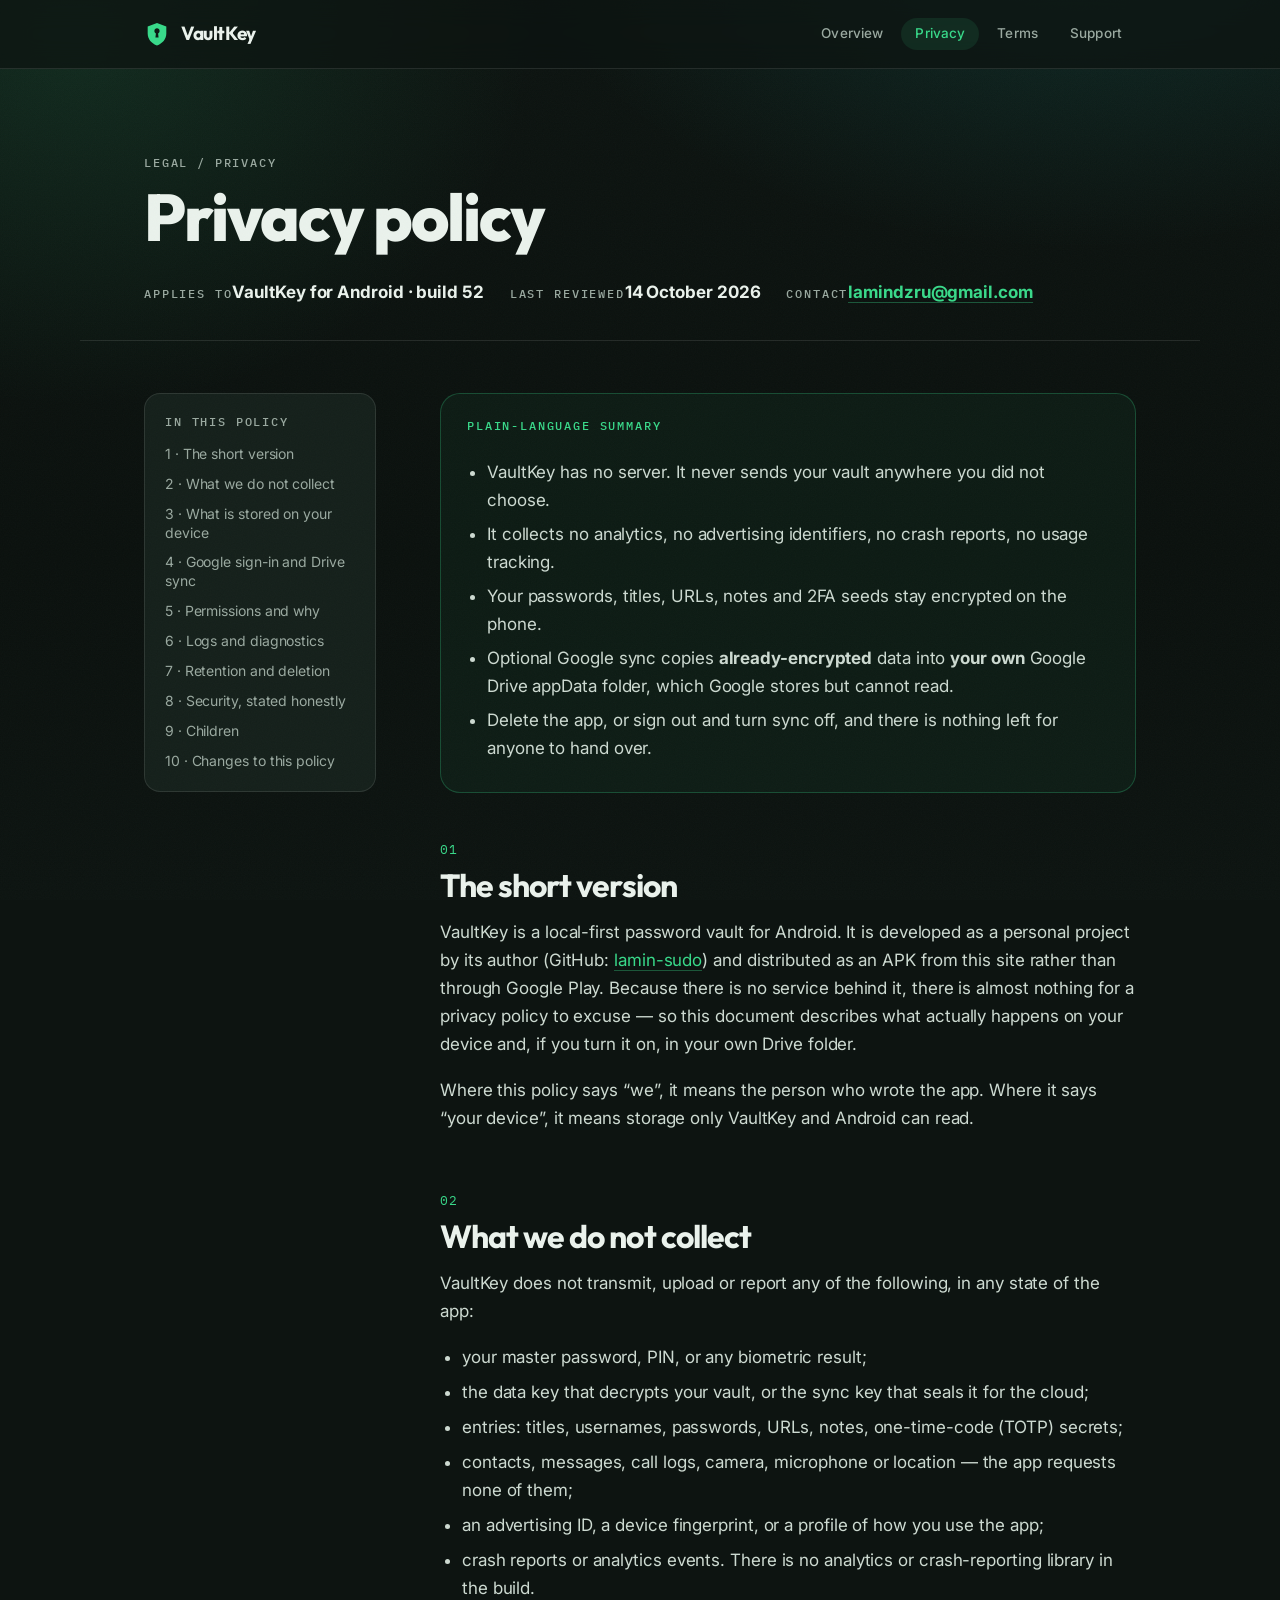
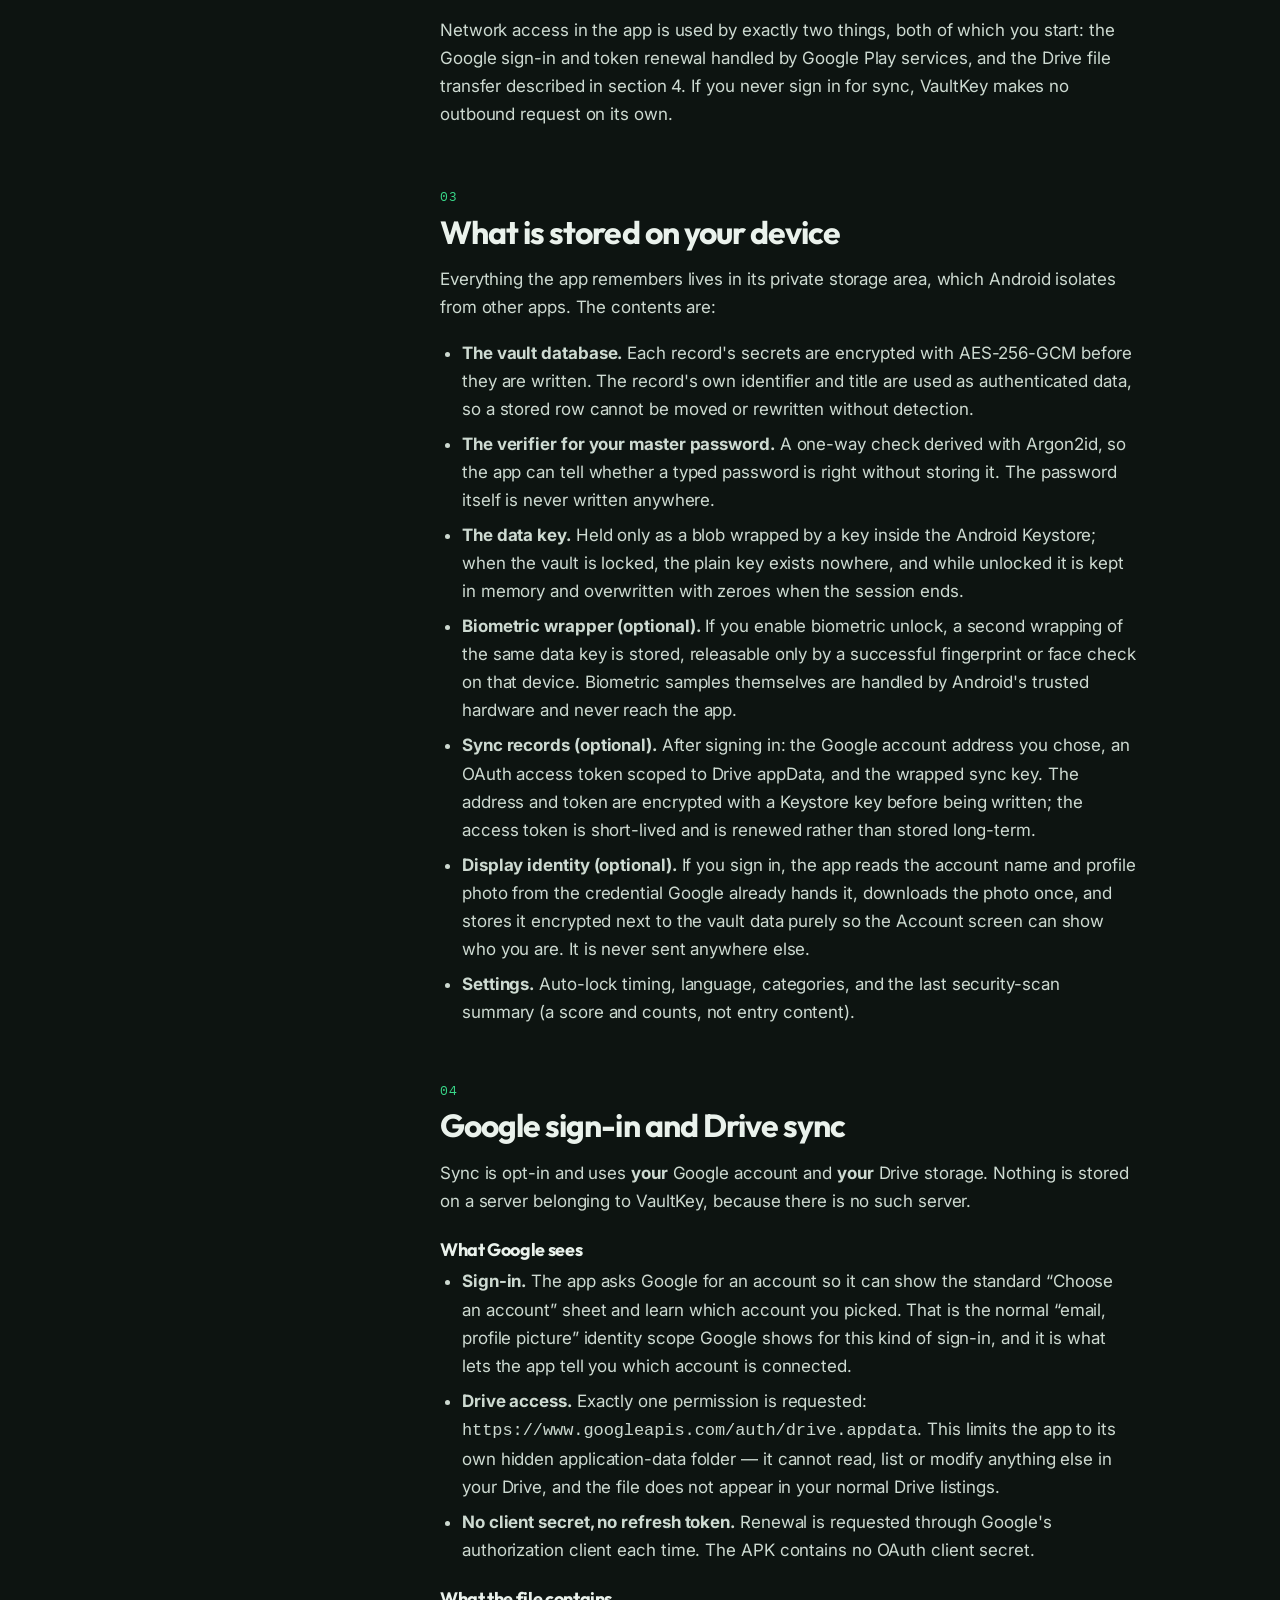
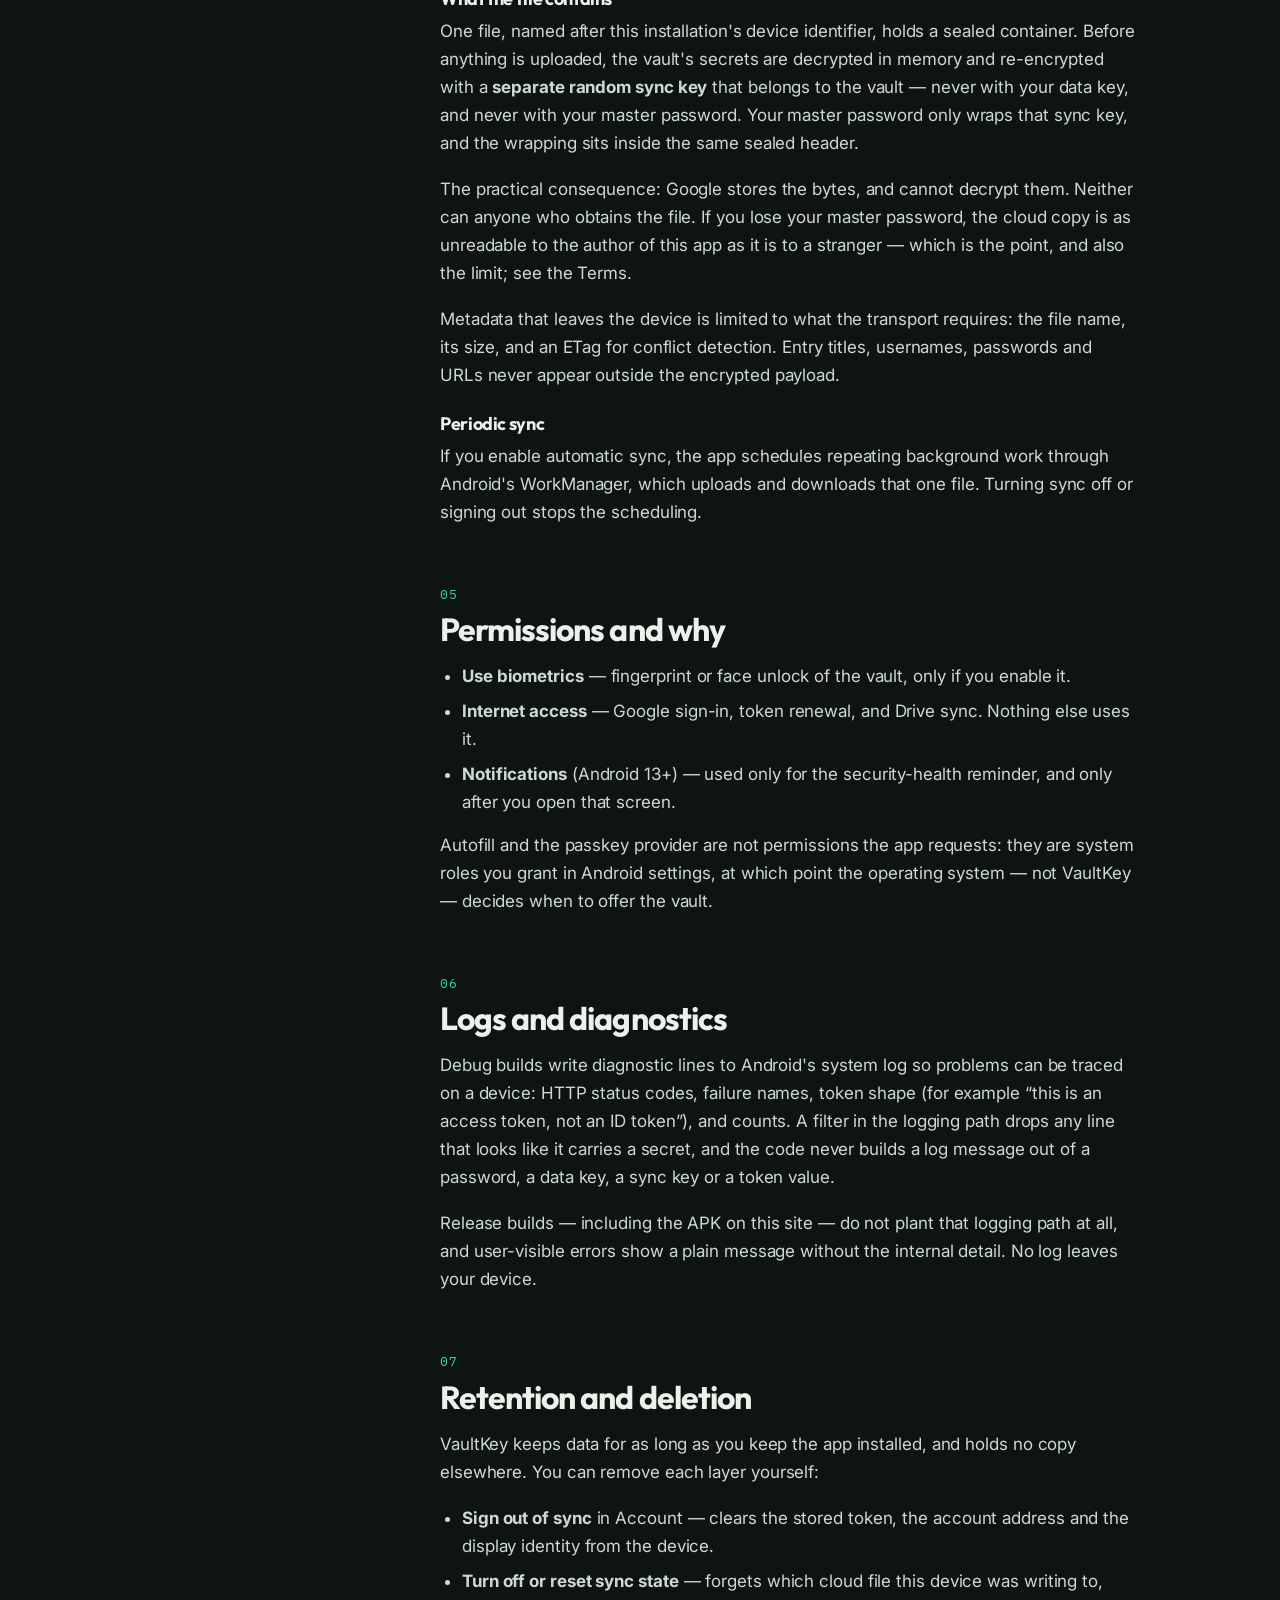
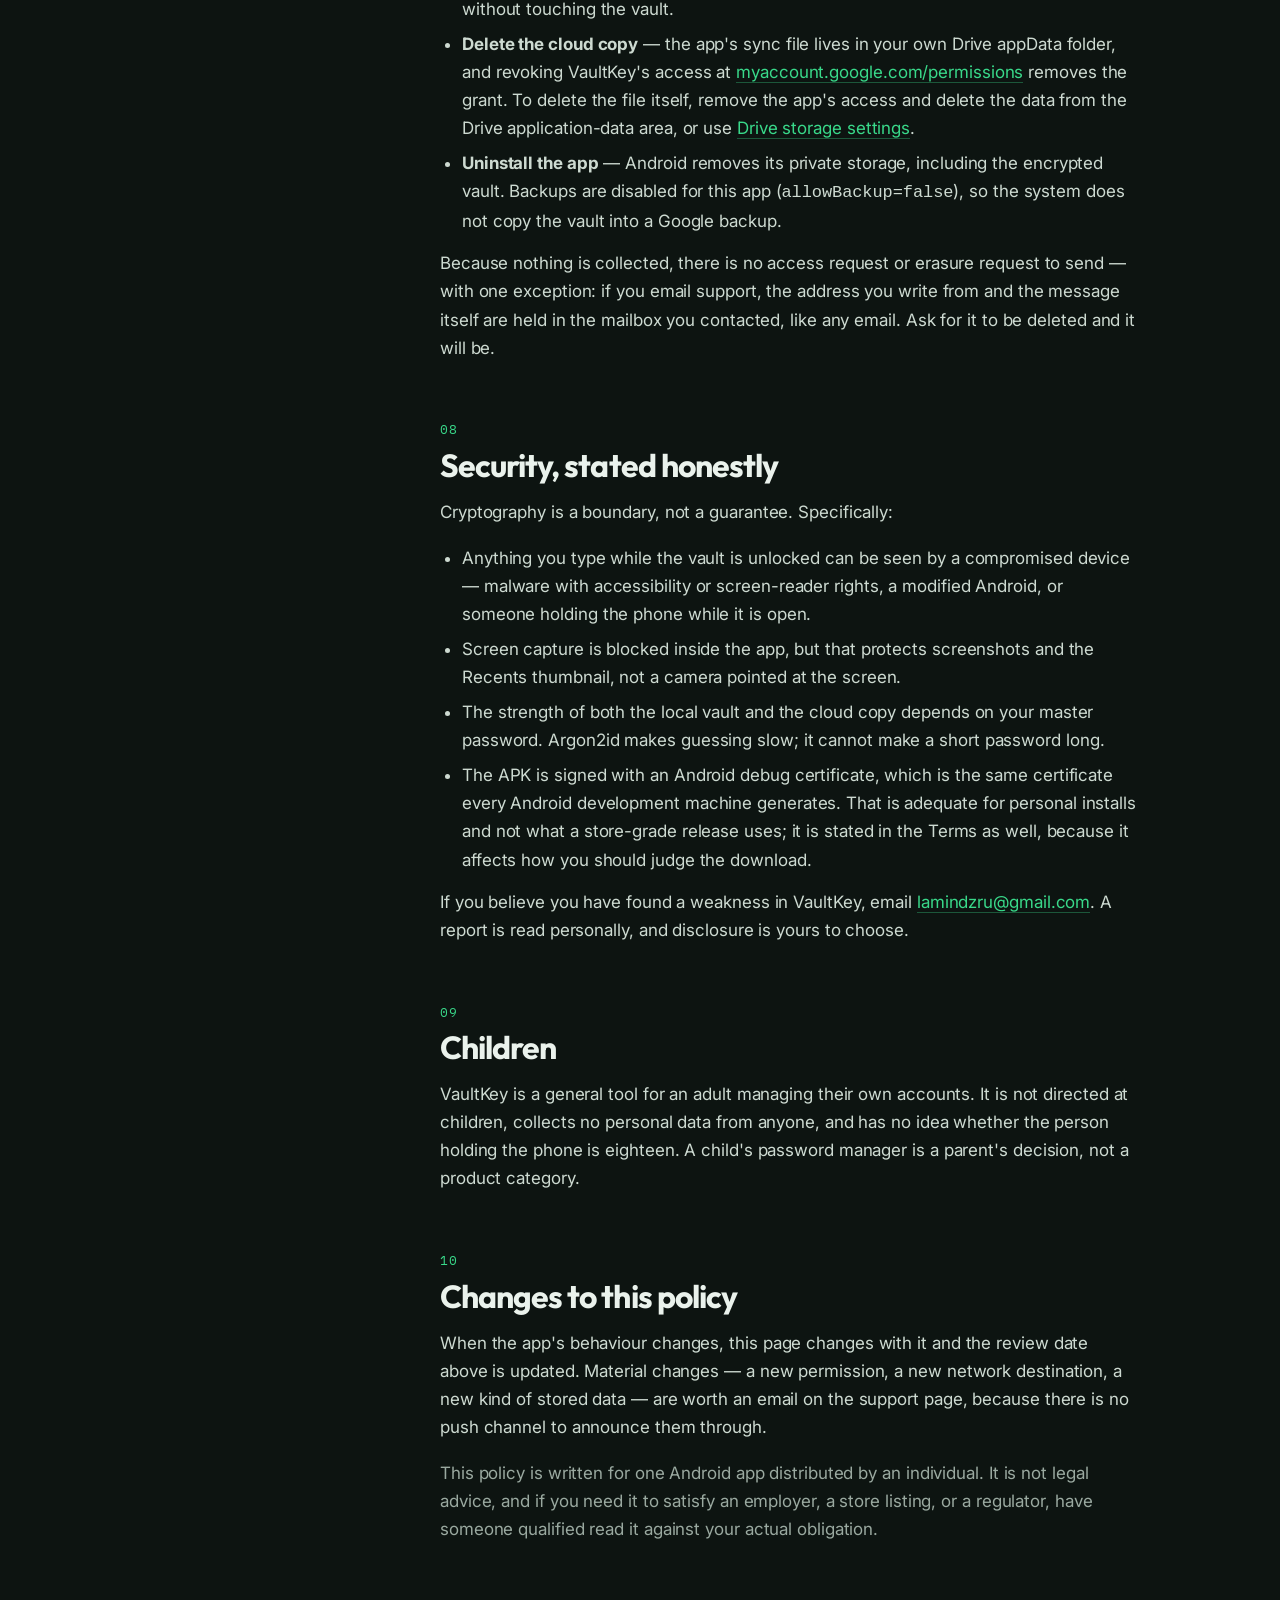
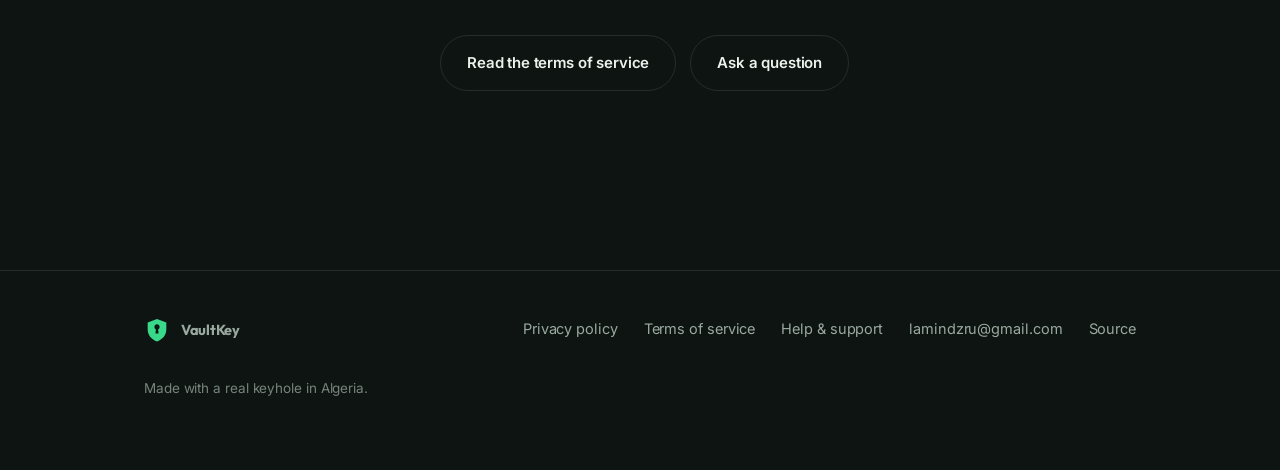
==== privacy.html @ 2bf5fd0e "Initial site: 4 pages + APK" ====
<!DOCTYPE html>
<html lang="en">
<head>
<meta charset="utf-8">
<meta name="viewport" content="width=device-width, initial-scale=1">
<title>Privacy policy — VaultKey</title>
<meta name="description" content="VaultKey stores its vault encrypted on your device and collects nothing. This policy describes exactly what is stored locally, what the optional Google Drive sync sends, and how to delete it.">
<meta name="theme-color" content="#0d1411">
<meta property="og:type" content="article">
<meta property="og:title" content="VaultKey — Privacy policy">
<meta property="og:url" content="https://lamin-sudo.github.io/vaultkey-site/privacy.html">
<link rel="icon" href="assets/logo.svg" type="image/svg+xml">
<link rel="stylesheet" href="assets/site.css">
</head>
<body>

<header class="mast">
  <div class="wrap mast-row">
    <a class="brand" href="./">
      <svg viewBox="0 0 24 24" aria-hidden="true"><path fill="currentColor" fill-rule="evenodd" d="M12,1.8 L20.6,5 L20.6,11.6 C20.6,16.8 17,21 12,22.6 C7,21 3.4,16.8 3.4,11.6 L3.4,5 Z M12,6.8 C13.32,6.8 14.4,7.88 14.4,9.2 C14.4,10.18 13.83,11.03 13,11.45 L13.45,15.2 L10.55,15.2 L11,11.45 C10.17,11.03 9.6,10.18 9.6,9.2 C9.6,7.88 10.68,6.8 12,6.8 Z"/></svg>
      VaultKey
    </a>
    <nav class="sites">
      <a href="./">Overview</a>
      <a href="privacy.html" aria-current="page">Privacy</a>
      <a href="terms.html">Terms</a>
      <a href="support.html">Support</a>
    </nav>
  </div>
</header>

<main>

  <div class="wrap doc-head">
    <p class="mono">legal / privacy</p>
    <h1>Privacy policy</h1>
    <div class="meta">
      <div><span class="mono">applies to</span><b>VaultKey for Android · build 52</b></div>
      <div><span class="mono">last reviewed</span><b>14 October 2026</b></div>
      <div><span class="mono">contact</span><b><a href="mailto:lamindzru@gmail.com">lamindzru@gmail.com</a></b></div>
    </div>
  </div>

  <div class="wrap doc">
    <nav class="toc" aria-label="Sections">
      <span class="mono">in this policy</span>
      <a href="#s1">1 · The short version</a>
      <a href="#s2">2 · What we do not collect</a>
      <a href="#s3">3 · What is stored on your device</a>
      <a href="#s4">4 · Google sign-in and Drive sync</a>
      <a href="#s5">5 · Permissions and why</a>
      <a href="#s6">6 · Logs and diagnostics</a>
      <a href="#s7">7 · Retention and deletion</a>
      <a href="#s8">8 · Security, stated honestly</a>
      <a href="#s9">9 · Children</a>
      <a href="#s10">10 · Changes to this policy</a>
    </nav>

    <div class="prose">

      <div class="summary">
        <p class="mono" style="color:var(--primary)">plain-language summary</p>
        <ul>
          <li>VaultKey has no server. It never sends your vault anywhere you did not choose.</li>
          <li>It collects no analytics, no advertising identifiers, no crash reports, no usage tracking.</li>
          <li>Your passwords, titles, URLs, notes and 2FA seeds stay encrypted on the phone.</li>
          <li>Optional Google sync copies <strong>already-encrypted</strong> data into <strong>your own</strong> Google Drive appData folder, which Google stores but cannot read.</li>
          <li>Delete the app, or sign out and turn sync off, and there is nothing left for anyone to hand over.</li>
        </ul>
      </div>

      <section id="s1">
        <p class="num">01</p>
        <h2>The short version</h2>
        <p>VaultKey is a local-first password vault for Android. It is developed as a personal project by its author (GitHub: <a href="https://github.com/lamin-sudo">lamin-sudo</a>) and distributed as an APK from this site rather than through Google Play. Because there is no service behind it, there is almost nothing for a privacy policy to excuse — so this document describes what actually happens on your device and, if you turn it on, in your own Drive folder.</p>
        <p>Where this policy says “we”, it means the person who wrote the app. Where it says “your device”, it means storage only VaultKey and Android can read.</p>
      </section>

      <section id="s2">
        <p class="num">02</p>
        <h2>What we do not collect</h2>
        <p>VaultKey does not transmit, upload or report any of the following, in any state of the app:</p>
        <ul>
          <li>your master password, PIN, or any biometric result;</li>
          <li>the data key that decrypts your vault, or the sync key that seals it for the cloud;</li>
          <li>entries: titles, usernames, passwords, URLs, notes, one-time-code (TOTP) secrets;</li>
          <li>contacts, messages, call logs, camera, microphone or location — the app requests none of them;</li>
          <li>an advertising ID, a device fingerprint, or a profile of how you use the app;</li>
          <li>crash reports or analytics events. There is no analytics or crash-reporting library in the build.</li>
        </ul>
        <p>Network access in the app is used by exactly two things, both of which you start: the Google sign-in and token renewal handled by Google Play services, and the Drive file transfer described in section 4. If you never sign in for sync, VaultKey makes no outbound request on its own.</p>
      </section>

      <section id="s3">
        <p class="num">03</p>
        <h2>What is stored on your device</h2>
        <p>Everything the app remembers lives in its private storage area, which Android isolates from other apps. The contents are:</p>
        <ul>
          <li><strong>The vault database.</strong> Each record's secrets are encrypted with AES-256-GCM before they are written. The record's own identifier and title are used as authenticated data, so a stored row cannot be moved or rewritten without detection.</li>
          <li><strong>The verifier for your master password.</strong> A one-way check derived with Argon2id, so the app can tell whether a typed password is right without storing it. The password itself is never written anywhere.</li>
          <li><strong>The data key.</strong> Held only as a blob wrapped by a key inside the Android Keystore; when the vault is locked, the plain key exists nowhere, and while unlocked it is kept in memory and overwritten with zeroes when the session ends.</li>
          <li><strong>Biometric wrapper (optional).</strong> If you enable biometric unlock, a second wrapping of the same data key is stored, releasable only by a successful fingerprint or face check on that device. Biometric samples themselves are handled by Android's trusted hardware and never reach the app.</li>
          <li><strong>Sync records (optional).</strong> After signing in: the Google account address you chose, an OAuth access token scoped to Drive appData, and the wrapped sync key. The address and token are encrypted with a Keystore key before being written; the access token is short-lived and is renewed rather than stored long-term.</li>
          <li><strong>Display identity (optional).</strong> If you sign in, the app reads the account name and profile photo from the credential Google already hands it, downloads the photo once, and stores it encrypted next to the vault data purely so the Account screen can show who you are. It is never sent anywhere else.</li>
          <li><strong>Settings.</strong> Auto-lock timing, language, categories, and the last security-scan summary (a score and counts, not entry content).</li>
        </ul>
      </section>

      <section id="s4">
        <p class="num">04</p>
        <h2>Google sign-in and Drive sync</h2>
        <p>Sync is opt-in and uses <strong>your</strong> Google account and <strong>your</strong> Drive storage. Nothing is stored on a server belonging to VaultKey, because there is no such server.</p>
        <h3>What Google sees</h3>
        <ul>
          <li><strong>Sign-in.</strong> The app asks Google for an account so it can show the standard “Choose an account” sheet and learn which account you picked. That is the normal “email, profile picture” identity scope Google shows for this kind of sign-in, and it is what lets the app tell you which account is connected.</li>
          <li><strong>Drive access.</strong> Exactly one permission is requested: <code>https://www.googleapis.com/auth/drive.appdata</code>. This limits the app to its own hidden application-data folder — it cannot read, list or modify anything else in your Drive, and the file does not appear in your normal Drive listings.</li>
          <li><strong>No client secret, no refresh token.</strong> Renewal is requested through Google's authorization client each time. The APK contains no OAuth client secret.</li>
        </ul>
        <h3>What the file contains</h3>
        <p>One file, named after this installation's device identifier, holds a sealed container. Before anything is uploaded, the vault's secrets are decrypted in memory and re-encrypted with a <strong>separate random sync key</strong> that belongs to the vault — never with your data key, and never with your master password. Your master password only wraps that sync key, and the wrapping sits inside the same sealed header.</p>
        <p>The practical consequence: Google stores the bytes, and cannot decrypt them. Neither can anyone who obtains the file. If you lose your master password, the cloud copy is as unreadable to the author of this app as it is to a stranger — which is the point, and also the limit; see the Terms.</p>
        <p>Metadata that leaves the device is limited to what the transport requires: the file name, its size, and an ETag for conflict detection. Entry titles, usernames, passwords and URLs never appear outside the encrypted payload.</p>
        <h3>Periodic sync</h3>
        <p>If you enable automatic sync, the app schedules repeating background work through Android's WorkManager, which uploads and downloads that one file. Turning sync off or signing out stops the scheduling.</p>
      </section>

      <section id="s5">
        <p class="num">05</p>
        <h2>Permissions and why</h2>
        <ul>
          <li><strong>Use biometrics</strong> — fingerprint or face unlock of the vault, only if you enable it.</li>
          <li><strong>Internet access</strong> — Google sign-in, token renewal, and Drive sync. Nothing else uses it.</li>
          <li><strong>Notifications</strong> (Android 13+) — used only for the security-health reminder, and only after you open that screen.</li>
        </ul>
        <p>Autofill and the passkey provider are not permissions the app requests: they are system roles you grant in Android settings, at which point the operating system — not VaultKey — decides when to offer the vault.</p>
      </section>

      <section id="s6">
        <p class="num">06</p>
        <h2>Logs and diagnostics</h2>
        <p>Debug builds write diagnostic lines to Android's system log so problems can be traced on a device: HTTP status codes, failure names, token shape (for example “this is an access token, not an ID token”), and counts. A filter in the logging path drops any line that looks like it carries a secret, and the code never builds a log message out of a password, a data key, a sync key or a token value.</p>
        <p>Release builds — including the APK on this site — do not plant that logging path at all, and user-visible errors show a plain message without the internal detail. No log leaves your device.</p>
      </section>

      <section id="s7">
        <p class="num">07</p>
        <h2>Retention and deletion</h2>
        <p>VaultKey keeps data for as long as you keep the app installed, and holds no copy elsewhere. You can remove each layer yourself:</p>
        <ul>
          <li><strong>Sign out of sync</strong> in Account — clears the stored token, the account address and the display identity from the device.</li>
          <li><strong>Turn off or reset sync state</strong> — forgets which cloud file this device was writing to, without touching the vault.</li>
          <li><strong>Delete the cloud copy</strong> — the app's sync file lives in your own Drive appData folder, and revoking VaultKey's access at <a href="https://myaccount.google.com/permissions" rel="noopener">myaccount.google.com/permissions</a> removes the grant. To delete the file itself, remove the app's access and delete the data from the Drive application-data area, or use <a href="https://drive.google.com/settings/storage" rel="noopener">Drive storage settings</a>.</li>
          <li><strong>Uninstall the app</strong> — Android removes its private storage, including the encrypted vault. Backups are disabled for this app (<code>allowBackup=false</code>), so the system does not copy the vault into a Google backup.</li>
        </ul>
        <p>Because nothing is collected, there is no access request or erasure request to send — with one exception: if you email support, the address you write from and the message itself are held in the mailbox you contacted, like any email. Ask for it to be deleted and it will be.</p>
      </section>

      <section id="s8">
        <p class="num">08</p>
        <h2>Security, stated honestly</h2>
        <p>Cryptography is a boundary, not a guarantee. Specifically:</p>
        <ul>
          <li>Anything you type while the vault is unlocked can be seen by a compromised device — malware with accessibility or screen-reader rights, a modified Android, or someone holding the phone while it is open.</li>
          <li>Screen capture is blocked inside the app, but that protects screenshots and the Recents thumbnail, not a camera pointed at the screen.</li>
          <li>The strength of both the local vault and the cloud copy depends on your master password. Argon2id makes guessing slow; it cannot make a short password long.</li>
          <li>The APK is signed with an Android debug certificate, which is the same certificate every Android development machine generates. That is adequate for personal installs and not what a store-grade release uses; it is stated in the Terms as well, because it affects how you should judge the download.</li>
        </ul>
        <p>If you believe you have found a weakness in VaultKey, email <a href="mailto:lamindzru@gmail.com">lamindzru@gmail.com</a>. A report is read personally, and disclosure is yours to choose.</p>
      </section>

      <section id="s9">
        <p class="num">09</p>
        <h2>Children</h2>
        <p>VaultKey is a general tool for an adult managing their own accounts. It is not directed at children, collects no personal data from anyone, and has no idea whether the person holding the phone is eighteen. A child's password manager is a parent's decision, not a product category.</p>
      </section>

      <section id="s10">
        <p class="num">10</p>
        <h2>Changes to this policy</h2>
        <p>When the app's behaviour changes, this page changes with it and the review date above is updated. Material changes — a new permission, a new network destination, a new kind of stored data — are worth an email on the support page, because there is no push channel to announce them through.</p>
        <p style="color:var(--muted)">This policy is written for one Android app distributed by an individual. It is not legal advice, and if you need it to satisfy an employer, a store listing, or a regulator, have someone qualified read it against your actual obligation.</p>
      </section>

      <div class="hero-cta">
        <a class="btn btn-ghost" href="terms.html">Read the terms of service</a>
        <a class="btn btn-ghost" href="support.html">Ask a question</a>
      </div>
    </div>
  </div>

</main>

<footer class="foot">
  <div class="wrap">
    <div class="foot-grid">
      <div>
        <a class="brand" href="./" style="border:0">
          <svg viewBox="0 0 24 24" aria-hidden="true"><path fill="currentColor" fill-rule="evenodd" d="M12,1.8 L20.6,5 L20.6,11.6 C20.6,16.8 17,21 12,22.6 C7,21 3.4,16.8 3.4,11.6 L3.4,5 Z M12,6.8 C13.32,6.8 14.4,7.88 14.4,9.2 C14.4,10.18 13.83,11.03 13,11.45 L13.45,15.2 L10.55,15.2 L11,11.45 C10.17,11.03 9.6,10.18 9.6,9.2 C9.6,7.88 10.68,6.8 12,6.8 Z"/></svg>
          VaultKey
        </a>
        <p class="foot sig">Made with a real keyhole in Algeria.</p>
      </div>
      <div class="cols">
        <a href="privacy.html">Privacy policy</a>
        <a href="terms.html">Terms of service</a>
        <a href="support.html">Help &amp; support</a>
        <a href="mailto:lamindzru@gmail.com">lamindzru@gmail.com</a>
        <a href="https://github.com/lamin-sudo/VaultKey">Source</a>
      </div>
    </div>
  </div>
</footer>

</body>
</html>
---- assets/site.css ----
/* ==========================================================================
   VaultKey — site stylesheet. One file, four pages.
   Direction: an instrument panel for a vault. Dark forest-green ground,
   exactly one lit element per view (the rule the app's own theme uses),
   engraved hairlines, mono microlabels, Outfit display, Inter body.
   Palette values are copied from the app's ui/theme/Color.kt, not
   re-interpreted, so site and APK read as one product.
   ========================================================================== */

@import url("https://fonts.googleapis.com/css2?family=Outfit:wght@500;600;700;800&family=Inter:wght@400;500;600&family=IBM+Plex+Mono:wght@400;500&display=swap");

:root {
  --bg: #0d1411;
  --surface: #15201b;
  --surface-2: #1d2b25;
  --surface-3: #263730;
  --outline: #2e4038;
  --primary: #39d98a;
  --accent: #22d3c4;
  --text: #eaf2ec;
  --muted: #9aa9a0;
  --warn: #f5a35c;
  --danger: #ff6b6b;

  --radius-card: 20px;
  --radius-field: 16px;
  --hair: rgba(255, 255, 255, 0.1);
  --lit: rgba(57, 217, 138, 0.18);

  --gutter: clamp(20px, 5vw, 68px);
  --maxw: 1120px;
  --stack: clamp(48px, 7vw, 104px);

  --font-display: "Outfit", "Inter", sans-serif;
  --font-body: "Inter", system-ui, sans-serif;
  --font-mono: "IBM Plex Mono", ui-monospace, monospace;
}

*,
*::before,
*::after {
  box-sizing: border-box;
}

html {
  scroll-behavior: smooth;
  -webkit-text-size-adjust: 100%;
}

body {
  margin: 0;
  background: var(--bg);
  color: var(--text);
  font: 400 17px/1.65 var(--font-body);
  letter-spacing: -0.005em;
  overflow-x: hidden;
  /* Atmosphere: a low ceiling glow plus a hard light pool behind the fold, so
     the ground never reads as flat black. */
  background-image:
    radial-gradient(880px 520px at 84% -8%, rgba(34, 211, 196, 0.13), transparent 62%),
    radial-gradient(760px 620px at 6% 4%, rgba(57, 217, 138, 0.12), transparent 60%),
    linear-gradient(180deg, #0d1411 0%, #0b110e 62%, #0d1411 100%);
  background-attachment: fixed;
}

/* Grain: a 3px SVG tile at low alpha. Cheap, and it kills the "flat CSS" look. */
body::after {
  content: "";
  position: fixed;
  inset: 0;
  z-index: 2;
  pointer-events: none;
  opacity: 0.05;
  background-image: url("data:image/svg+xml,%3Csvg xmlns='http://www.w3.org/2000/svg' width='140' height='140'%3E%3Cfilter id='n'%3E%3CfeTurbulence type='fractalNoise' baseFrequency='0.85' numOctaves='3'/%3E%3C/filter%3E%3Crect width='140' height='140' filter='url(%23n)' opacity='0.5'/%3E%3C/svg%3E");
}

main {
  position: relative;
  z-index: 1;
}

/* ── Type ─────────────────────────────────────────────────────────────── */

h1,
h2,
h3,
h4 {
  font-family: var(--font-display);
  font-weight: 700;
  letter-spacing: -0.03em;
  line-height: 1.04;
  margin: 0;
  text-wrap: balance;
}

h1 {
  font-size: clamp(46px, 9.4vw, 104px);
  font-weight: 800;
}

h2 {
  font-size: clamp(30px, 4.4vw, 50px);
}

h3 {
  font-size: clamp(20px, 2.4vw, 26px);
  letter-spacing: -0.02em;
}

p {
  margin: 0 0 1.05em;
}

a {
  color: var(--primary);
  text-decoration: none;
  border-bottom: 1px solid rgba(57, 217, 138, 0.34);
  transition: border-color 0.2s, color 0.2s;
}

a:hover {
  color: #7cf0b6;
  border-color: currentColor;
}

:where(a, button, summary, input, textarea, select):focus-visible {
  outline: 2px solid var(--accent);
  outline-offset: 3px;
  border-radius: 6px;
}

.mono {
  font: 500 11.5px/1.4 var(--font-mono);
  letter-spacing: 0.16em;
  text-transform: uppercase;
  color: var(--muted);
}

.lit {
  color: var(--primary);
}

.lede {
  font-size: clamp(18px, 2.1vw, 22px);
  line-height: 1.55;
  color: #cfdcd3;
  max-width: 34ch;
}

/* ── Shell ────────────────────────────────────────────────────────────── */

.wrap {
  width: 100%;
  max-width: var(--maxw);
  margin-inline: auto;
  padding-inline: var(--gutter);
}

section {
  padding-block: var(--stack);
}

.rule {
  height: 1px;
  background: linear-gradient(90deg, transparent, var(--outline) 12%, var(--outline) 88%, transparent);
}

/* ── Masthead ─────────────────────────────────────────────────────────── */

header.mast {
  position: sticky;
  top: 0;
  z-index: 20;
  backdrop-filter: blur(14px);
  background: rgba(13, 20, 17, 0.72);
  border-bottom: 1px solid var(--hair);
}

.mast-row {
  display: flex;
  align-items: center;
  gap: 22px;
  height: 68px;
}

.brand {
  display: inline-flex;
  align-items: center;
  gap: 11px;
  color: var(--text);
  border: 0;
  font-family: var(--font-display);
  font-weight: 700;
  font-size: 19px;
  letter-spacing: -0.02em;
}

.brand svg {
  width: 26px;
  height: 26px;
  color: var(--primary);
}

nav.sites {
  margin-inline-start: auto;
  display: flex;
  gap: 4px;
  align-items: center;
  flex-wrap: wrap;
}

nav.sites a {
  color: var(--muted);
  border: 0;
  padding: 9px 14px;
  border-radius: 999px;
  font: 500 13.5px/1 var(--font-body);
  letter-spacing: 0.01em;
}

nav.sites a:hover {
  color: var(--text);
  background: var(--surface-2);
}

nav.sites a[aria-current="page"] {
  color: var(--primary);
  background: rgba(57, 217, 138, 0.1);
}

/* ── Buttons ──────────────────────────────────────────────────────────── */

.btn {
  display: inline-flex;
  align-items: center;
  justify-content: center;
  gap: 10px;
  min-height: 56px;
  padding: 0 26px;
  border-radius: 999px;
  border: 1px solid transparent;
  font: 600 15px/1 var(--font-body);
  letter-spacing: -0.01em;
  cursor: pointer;
  transition: transform 0.18s cubic-bezier(0.2, 0.8, 0.2, 1), box-shadow 0.25s, background 0.2s;
}

.btn-primary {
  background: linear-gradient(102deg, var(--primary), var(--accent));
  color: #06170f;
  box-shadow: 0 0 0 rgba(57, 217, 138, 0);
}

/* One lit element per view: the download button is the only thing that glows. */
.btn-primary:hover {
  transform: translateY(-2px);
  box-shadow: 0 18px 46px -14px var(--lit), 0 0 0 1px rgba(57, 217, 138, 0.5) inset;
  color: #04150d;
}

.btn-ghost {
  background: transparent;
  color: var(--text);
  border-color: var(--hair);
}

.btn-ghost:hover {
  border-color: rgba(57, 217, 138, 0.5);
  background: var(--surface);
}

.btn svg {
  width: 17px;
  height: 17px;
}

/* ── Hero ─────────────────────────────────────────────────────────────── */

.hero {
  padding-block: clamp(56px, 9vw, 112px) clamp(40px, 6vw, 72px);
  position: relative;
}

.hero-grid {
  display: grid;
  gap: clamp(34px, 6vw, 72px);
  align-items: center;
  grid-template-columns: 1.15fr 0.85fr;
}

.hero h1 span.line {
  display: block;
}

.hero h1 .line:nth-child(2) {
  color: var(--primary);
}

.hero-cta {
  display: flex;
  flex-wrap: wrap;
  gap: 14px;
  margin-top: 34px;
}

.hero-meta {
  display: flex;
  flex-wrap: wrap;
  gap: 10px 26px;
  margin-top: 34px;
  padding-top: 22px;
  border-top: 1px solid var(--hair);
}

.hero-meta div {
  display: grid;
  gap: 2px;
}

.hero-meta b {
  font: 600 15px/1.2 var(--font-body);
  color: var(--text);
}

/* The mark, enlarged: the keyhole is the only aperture, so the shield is drawn
   as one even-odd path — identical geometry to ic_vaultkey_mark.xml. */
.mark {
  position: relative;
  display: grid;
  place-items: center;
  aspect-ratio: 1;
  border-radius: 32px;
  background:
    radial-gradient(58% 58% at 50% 42%, rgba(57, 217, 138, 0.16), transparent 70%),
    linear-gradient(180deg, var(--surface-2), var(--surface));
  border: 1px solid var(--hair);
  overflow: hidden;
}

.mark::before {
  content: "";
  position: absolute;
  inset: 0;
  background:
    repeating-linear-gradient(180deg, transparent 0 46px, rgba(255, 255, 255, 0.028) 46px 47px),
    repeating-linear-gradient(90deg, transparent 0 46px, rgba(255, 255, 255, 0.028) 46px 47px);
  mask-image: radial-gradient(70% 70% at 50% 45%, #000 40%, transparent 100%);
}

.mark svg {
  position: relative;
  width: min(58%, 260px);
  height: auto;
  color: var(--primary);
  filter: drop-shadow(0 22px 42px rgba(57, 217, 138, 0.28));
  animation: breathe 7.5s ease-in-out infinite;
}

.mark .tag {
  position: absolute;
  left: 18px;
  bottom: 16px;
}

@keyframes breathe {
  0%, 100% { transform: scale(1); opacity: 0.94; }
  50% { transform: scale(1.035); opacity: 1; }
}

/* Load choreography: one staggered reveal, not scattered micro-movement. */
.reveal > * {
  animation: rise 0.85s cubic-bezier(0.16, 0.84, 0.24, 1) both;
}

.reveal > *:nth-child(1) { animation-delay: 0.02s; }
.reveal > *:nth-child(2) { animation-delay: 0.1s; }
.reveal > *:nth-child(3) { animation-delay: 0.18s; }
.reveal > *:nth-child(4) { animation-delay: 0.26s; }
.reveal > *:nth-child(5) { animation-delay: 0.34s; }
.reveal > *:nth-child(6) { animation-delay: 0.42s; }

@keyframes rise {
  from { opacity: 0; transform: translateY(18px); }
  to { opacity: 1; transform: none; }
}

/* ── Feature grid ─────────────────────────────────────────────────────── */

.head {
  display: grid;
  gap: 14px;
  margin-bottom: 44px;
  max-width: 62ch;
}

.grid {
  display: grid;
  gap: 16px;
  grid-template-columns: repeat(auto-fit, minmax(min(320px, 100%), 1fr));
}

.card {
  position: relative;
  display: grid;
  gap: 12px;
  padding: 26px 26px 28px;
  border-radius: var(--radius-card);
  background: linear-gradient(180deg, var(--surface), rgba(21, 32, 27, 0.6));
  border: 1px solid var(--hair);
  overflow: hidden;
  transition: transform 0.25s cubic-bezier(0.2, 0.8, 0.2, 1), border-color 0.25s;
}

/* Engraved top rule: the panel-instrument detail that replaces icon soup. */
.card::before {
  content: "";
  position: absolute;
  top: 0;
  left: 26px;
  width: 46px;
  height: 2px;
  background: var(--outline);
  transition: background 0.25s, width 0.35s;
}

.card:hover {
  transform: translateY(-3px);
  border-color: rgba(57, 217, 138, 0.34);
}

.card:hover::before {
  background: var(--primary);
  width: 78px;
}

.card h3 {
  font-weight: 600;
}

.card p {
  color: var(--muted);
  font-size: 15.5px;
  line-height: 1.6;
  margin: 0;
}

.card .idx {
  color: rgba(154, 169, 160, 0.75);
}

/* ── Spec sheet ───────────────────────────────────────────────────────── */

.spec {
  border: 1px solid var(--hair);
  border-radius: var(--radius-card);
  overflow: hidden;
  background: var(--surface);
}

.spec-row {
  display: grid;
  grid-template-columns: 210px 1fr;
  gap: 18px;
  padding: 17px 24px;
  border-top: 1px solid rgba(255, 255, 255, 0.06);
  align-items: baseline;
}

.spec-row:first-child {
  border-top: 0;
}

.spec-row dt {
  margin: 0;
  font: 500 11.5px/1.5 var(--font-mono);
  letter-spacing: 0.14em;
  text-transform: uppercase;
  color: var(--muted);
}

.spec-row dd {
  margin: 0;
  font-size: 15.5px;
  color: #d9e5dc;
}

.spec-row dd code {
  font: 500 13.5px/1 var(--font-mono);
  color: var(--accent);
  background: rgba(34, 211, 196, 0.09);
  padding: 3px 7px;
  border-radius: 6px;
}

/* ── Steps ────────────────────────────────────────────────────────────── */

.steps {
  display: grid;
  gap: 0;
  counter-reset: step;
}

.step {
  display: grid;
  grid-template-columns: 62px 1fr;
  gap: 20px;
  padding: 24px 0;
  border-top: 1px solid var(--hair);
  align-items: start;
}

.step:last-child {
  border-bottom: 1px solid var(--hair);
}

.step .n {
  display: grid;
  place-items: center;
  width: 46px;
  height: 46px;
  border-radius: 999px;
  border: 1px solid var(--outline);
  font: 500 13px/1 var(--font-mono);
  color: var(--primary);
  background: rgba(57, 217, 138, 0.07);
}

.step p {
  color: var(--muted);
  margin: 6px 0 0;
  font-size: 15.5px;
}

.step h3 {
  font-size: 20px;
}

/* ── Pull quote / honesty block ───────────────────────────────────────── */

.note {
  display: grid;
  gap: 10px;
  padding: 26px 28px;
  border-radius: var(--radius-card);
  background:
    linear-gradient(180deg, rgba(34, 211, 196, 0.07), transparent),
    var(--surface);
  border: 1px solid rgba(34, 211, 196, 0.22);
}

.note h3 {
  font-size: 19px;
  color: var(--accent);
}

.note p {
  margin: 0;
  color: #c7d6cd;
  font-size: 15.5px;
}

/* ── Legal document ───────────────────────────────────────────────────── */

.doc-head {
  padding-block: clamp(44px, 7vw, 86px) 34px;
  border-bottom: 1px solid var(--hair);
}

.doc-head h1 {
  font-size: clamp(36px, 6.2vw, 66px);
}

.doc-head .meta {
  display: flex;
  flex-wrap: wrap;
  gap: 10px 26px;
  margin-top: 26px;
}

.doc {
  display: grid;
  grid-template-columns: 232px 1fr;
  gap: clamp(28px, 5vw, 64px);
  padding-block: 52px var(--stack);
  align-items: start;
}

.doc nav.toc {
  position: sticky;
  top: 96px;
  display: grid;
  gap: 11px;
  padding: 20px;
  border: 1px solid var(--hair);
  border-radius: var(--radius-field);
  background: var(--surface);
}

.doc nav.toc a {
  color: var(--muted);
  border: 0;
  font-size: 14px;
  line-height: 1.35;
  display: block;
}

.doc nav.toc a:hover {
  color: var(--primary);
}

.doc .toc .mono {
  display: block;
  margin-bottom: 4px;
}

.prose {
  max-width: 74ch;
}

.prose > section {
  padding-block: 0 40px;
  scroll-margin-top: 96px;
}

.prose h2 {
  font-size: clamp(24px, 3vw, 32px);
  margin: 0 0 16px;
}

.prose h3 {
  font-size: 18px;
  margin: 26px 0 8px;
  color: var(--text);
}

.prose p,
.prose li {
  color: #cddad1;
}

.prose ul,
.prose ol {
  padding-inline-start: 22px;
  margin: 0 0 14px;
}

.prose li {
  margin-bottom: 7px;
}

.prose .num {
  color: var(--primary);
  font-family: var(--font-mono);
  font-size: 13px;
  letter-spacing: 0.1em;
  margin-bottom: 8px;
}

/* Plain-language box: the policy in five lines before the legal text. */
.summary {
  display: grid;
  gap: 12px;
  margin: 0 0 46px;
  padding: 24px 26px;
  border-radius: var(--radius-card);
  border: 1px solid rgba(57, 217, 138, 0.26);
  background: rgba(57, 217, 138, 0.05);
}

.summary ul {
  margin: 0;
  padding-inline-start: 20px;
  color: #d7e4da;
}

.summary li {
  margin-bottom: 6px;
}

/* ── Support form ─────────────────────────────────────────────────────── */

.split {
  display: grid;
  grid-template-columns: 1.05fr 0.95fr;
  gap: clamp(28px, 5vw, 56px);
  align-items: start;
}

form.panel {
  display: grid;
  gap: 16px;
  padding: 26px;
  border-radius: var(--radius-card);
  border: 1px solid var(--hair);
  background: var(--surface);
}

.field {
  display: grid;
  gap: 8px;
}

.field label {
  font: 500 11.5px/1.4 var(--font-mono);
  letter-spacing: 0.14em;
  text-transform: uppercase;
  color: var(--muted);
}

input[type="text"],
input[type="email"],
textarea {
  width: 100%;
  padding: 14px 16px;
  border-radius: var(--radius-field);
  background: var(--bg);
  border: 1px solid var(--outline);
  color: var(--text);
  font: 400 16px/1.5 var(--font-body);
  transition: border-color 0.2s, box-shadow 0.2s;
}

input:focus,
textarea:focus {
  outline: none;
  border-color: rgba(57, 217, 138, 0.6);
  box-shadow: 0 0 0 3px rgba(57, 217, 138, 0.12);
}

textarea {
  min-height: 132px;
  resize: vertical;
}

.hp {
  position: absolute;
  left: -9999px;
}

.form-note {
  color: var(--muted);
  font-size: 13.5px;
  margin: 0;
}

.mailcard {
  display: grid;
  gap: 8px;
  padding: 24px 26px;
  border-radius: var(--radius-card);
  border: 1px solid var(--hair);
  background: linear-gradient(180deg, var(--surface-2), var(--surface));
}

.mailcard a {
  font: 600 19px/1.3 var(--font-display);
  letter-spacing: -0.02em;
  word-break: break-all;
  border: 0;
}

details {
  border-top: 1px solid var(--hair);
  padding: 4px 0;
}

details:last-of-type {
  border-bottom: 1px solid var(--hair);
}

summary {
  display: grid;
  grid-template-columns: 1fr auto;
  gap: 18px;
  align-items: center;
  padding: 18px 2px;
  cursor: pointer;
  list-style: none;
  font-family: var(--font-display);
  font-weight: 600;
  font-size: 18px;
  letter-spacing: -0.02em;
  color: var(--text);
}

summary::-webkit-details-marker {
  display: none;
}

summary::after {
  content: "+";
  font: 400 20px/1 var(--font-mono);
  color: var(--primary);
  transition: transform 0.25s;
}

details[open] summary::after {
  transform: rotate(45deg);
}

details .answer {
  padding: 0 2px 22px;
  color: var(--muted);
  font-size: 15.5px;
}

details .answer p {
  margin: 0 0 10px;
}

details .answer a {
  color: var(--primary);
}

/* ── Footer ───────────────────────────────────────────────────────────── */

footer.foot {
  border-top: 1px solid var(--hair);
  padding-block: 46px 60px;
  margin-top: var(--stack);
}

.foot-grid {
  display: flex;
  flex-wrap: wrap;
  gap: 26px 48px;
  align-items: flex-start;
  justify-content: space-between;
}

.foot .cols {
  display: flex;
  flex-wrap: wrap;
  gap: 12px 26px;
}

.foot a {
  color: var(--muted);
  border: 0;
  font-size: 14.5px;
}

.foot a:hover {
  color: var(--primary);
}

.foot .sig {
  color: rgba(154, 169, 160, 0.75);
  font-size: 13.5px;
  margin-top: 26px;
}

/* ── Responsive ───────────────────────────────────────────────────────── */

@media (max-width: 900px) {
  .hero-grid,
  .split,
  .doc {
    grid-template-columns: 1fr;
  }

  .mark {
    order: -1;
    max-height: 300px;
  }

  .doc nav.toc {
    position: static;
  }

  .spec-row {
    grid-template-columns: 1fr;
    gap: 4px;
  }
}

@media (max-width: 560px) {
  body {
    font-size: 16px;
  }

  .btn {
    width: 100%;
  }

  .card {
    padding: 22px;
  }
}

@media (prefers-reduced-motion: reduce) {
  html {
    scroll-behavior: auto;
  }

  *,
  *::before,
  *::after {
    animation: none !important;
    transition: none !important;
  }
}
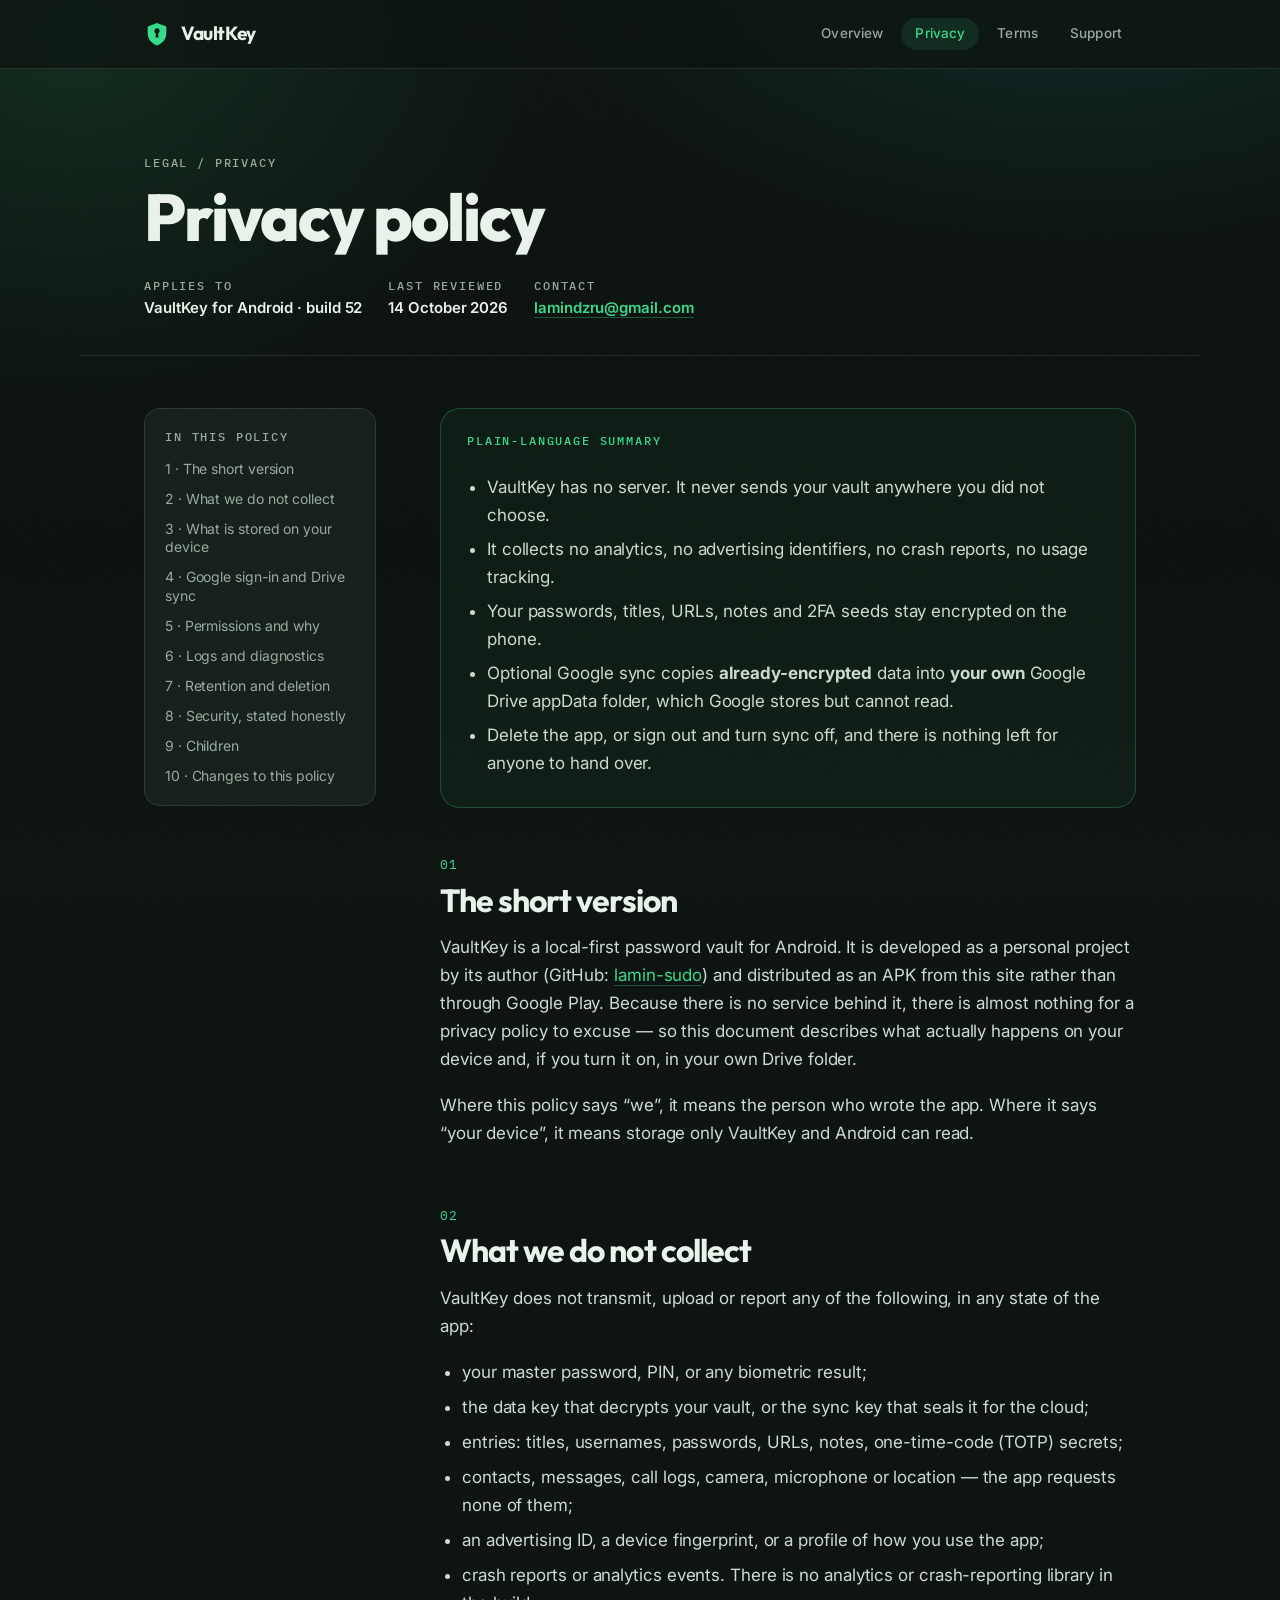
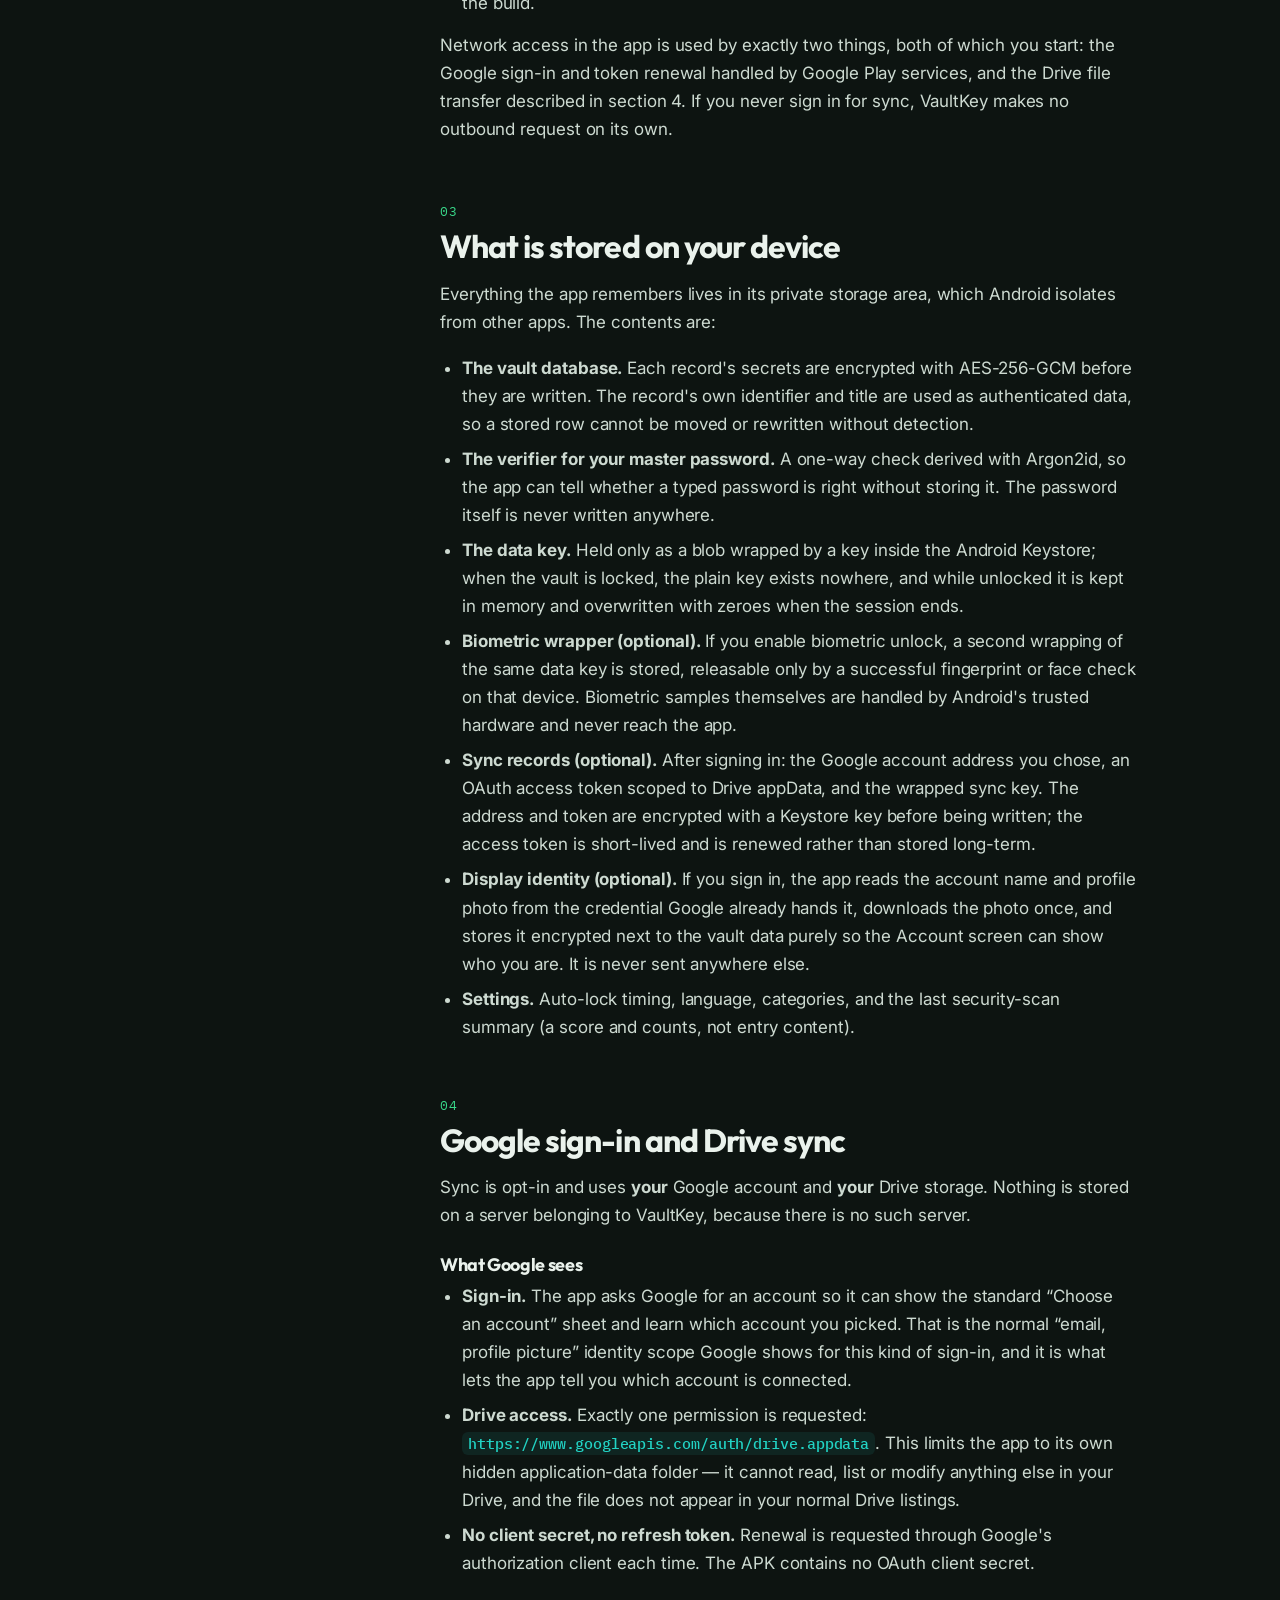
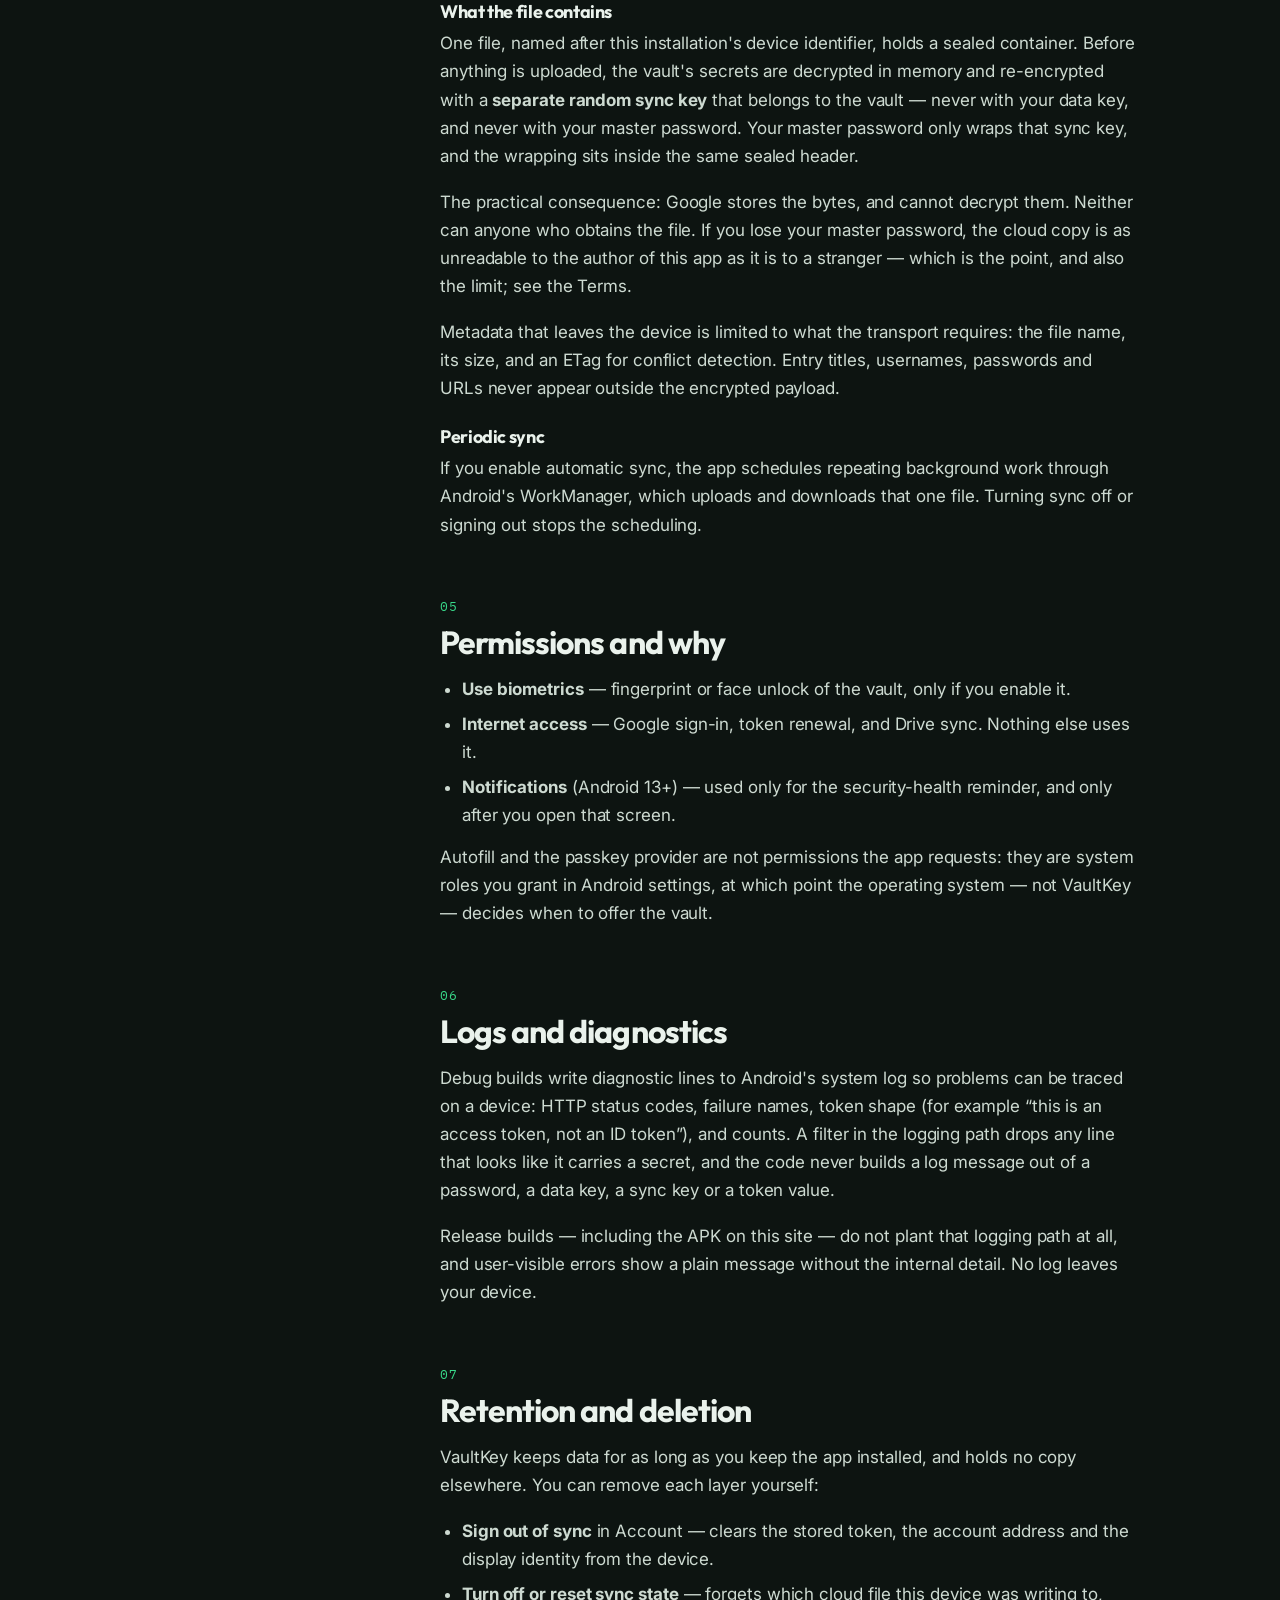
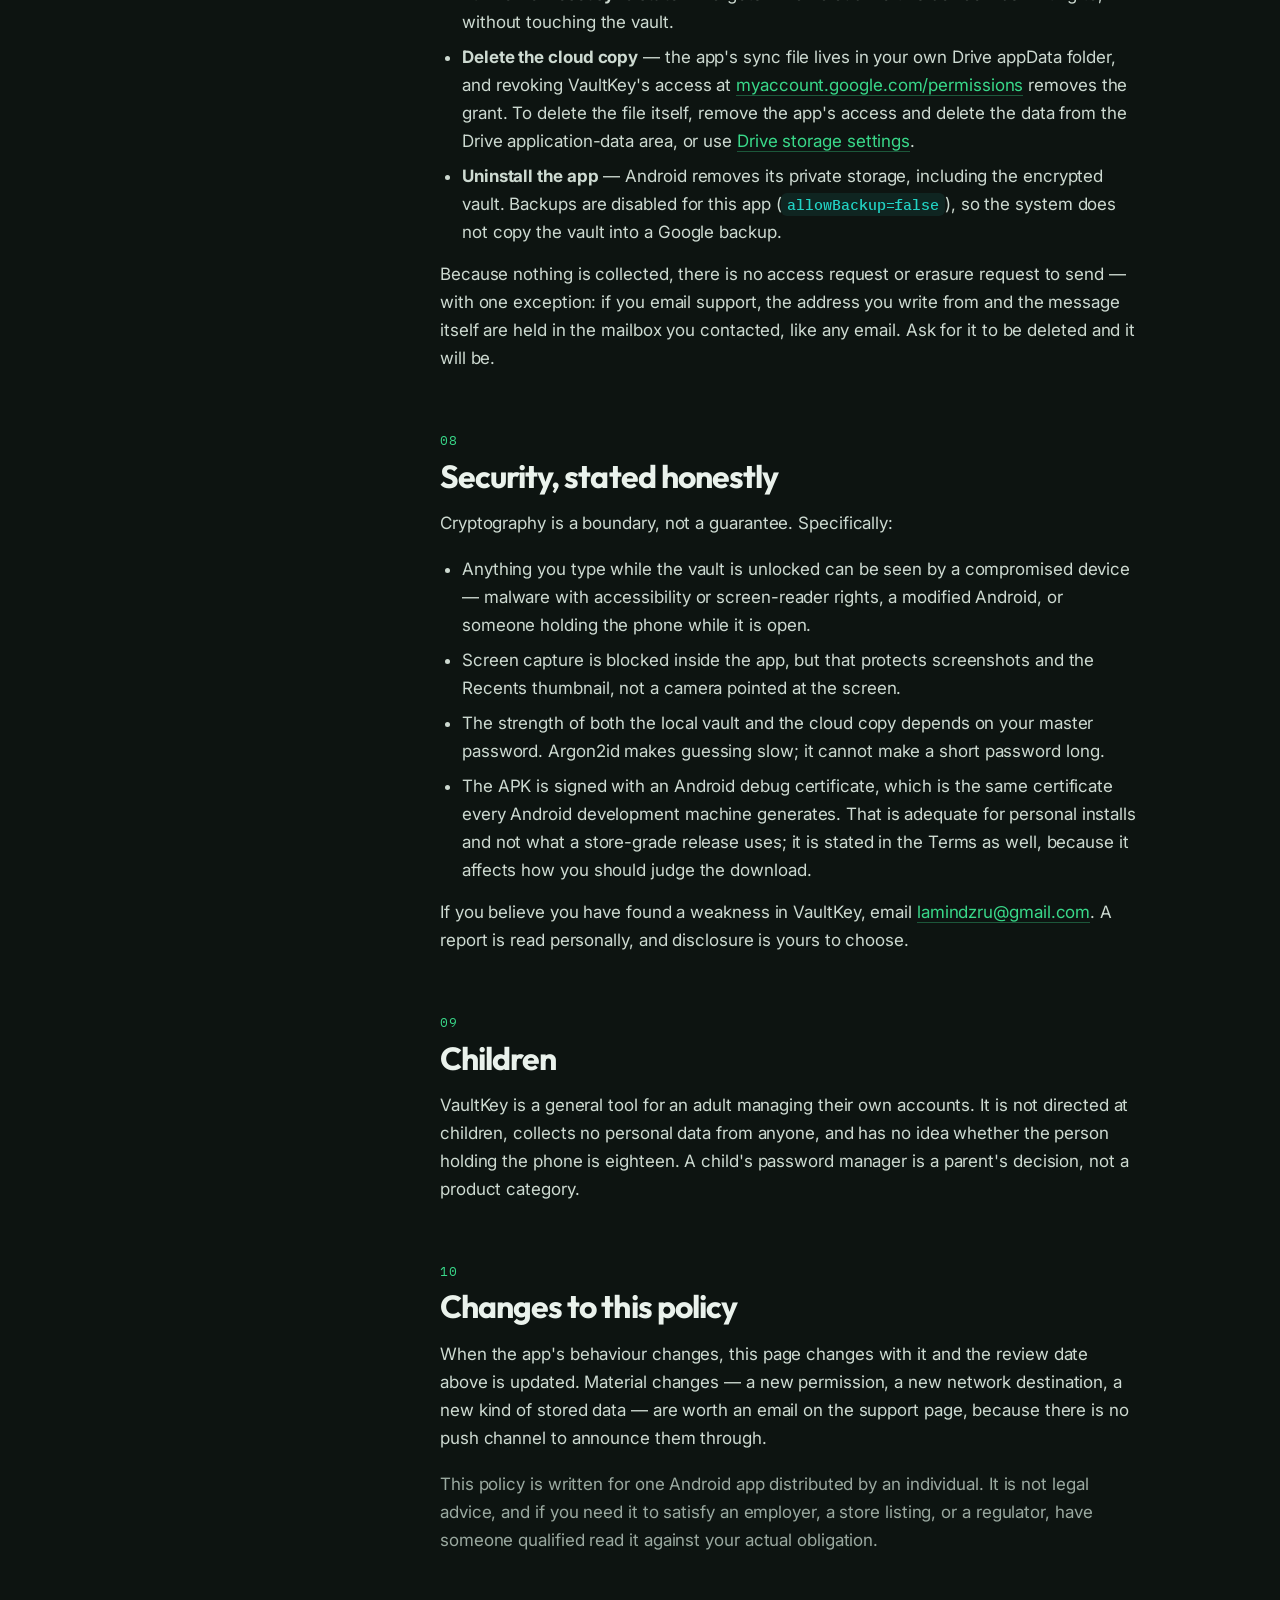
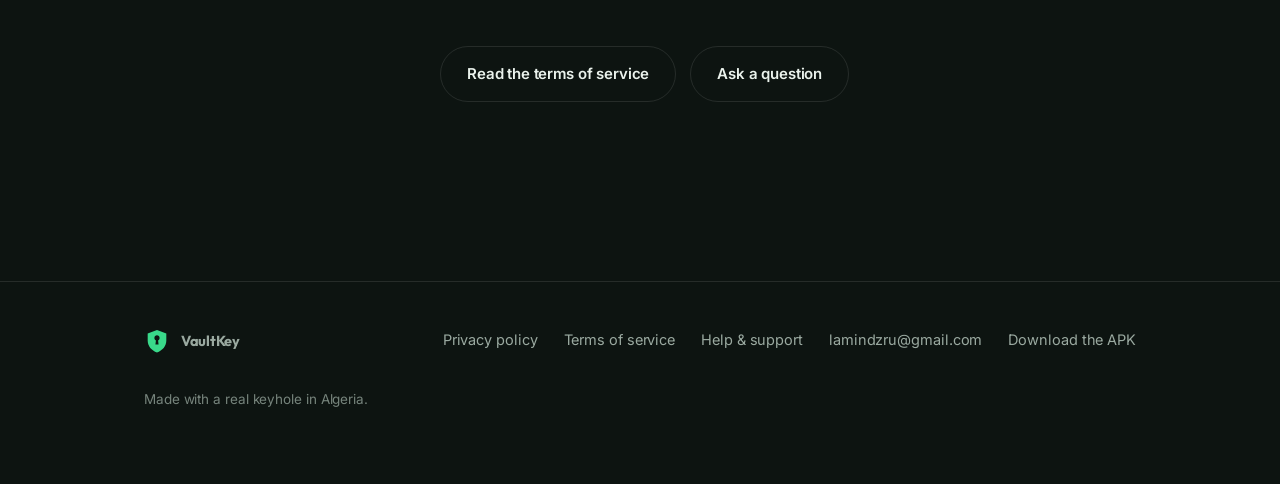
==== commit 1fbf84c8: "Replace the private-repo footer link with the APK download" ====
--- a/privacy.html
+++ b/privacy.html
@@ -205,7 +205,7 @@
         <a href="terms.html">Terms of service</a>
         <a href="support.html">Help &amp; support</a>
         <a href="mailto:lamindzru@gmail.com">lamindzru@gmail.com</a>
-        <a href="https://github.com/lamin-sudo/VaultKey">Source</a>
+        <a href="VaultKey-v52.apk" download>Download the APK</a>
       </div>
     </div>
   </div>
--- a/assets/site.css
+++ b/assets/site.css
@@ -492,6 +492,17 @@
   border-radius: 6px;
 }
 
+/* Inline code appears in the sync steps, the spec sheet and the legal prose —
+   one rule so it never inherits the browser default. */
+code {
+  font: 500 0.86em/1.3 var(--font-mono);
+  color: var(--accent);
+  background: rgba(34, 211, 196, 0.09);
+  padding: 2px 6px;
+  border-radius: 6px;
+  word-break: break-word;
+}
+
 /* ── Steps ────────────────────────────────────────────────────────────── */
 
 .steps {
@@ -575,6 +586,18 @@
   flex-wrap: wrap;
   gap: 10px 26px;
   margin-top: 26px;
+}
+
+/* Label above value, as in the hero meta strip — without this the mono label
+   and its value run into one another on one line. */
+.doc-head .meta div {
+  display: grid;
+  gap: 2px;
+}
+
+.doc-head .meta b {
+  font-weight: 600;
+  font-size: 15px;
 }
 
 .doc {
@@ -859,9 +882,22 @@
     grid-template-columns: 1fr;
   }
 
+  /* Source order, and small: on a phone the headline has to be the first thing
+     in view, not a 300px square that pushes it below the fold. */
   .mark {
-    order: -1;
-    max-height: 300px;
+    order: 0;
+    aspect-ratio: auto;
+    max-height: 190px;
+    padding: 18px;
+  }
+
+  .mark svg {
+    width: min(40%, 130px);
+  }
+
+  .mark .tag {
+    left: 14px;
+    bottom: 12px;
   }
 
   .doc nav.toc {
@@ -871,6 +907,34 @@
   .spec-row {
     grid-template-columns: 1fr;
     gap: 4px;
+  }
+}
+
+/* The masthead is 68px tall on desktop; once the links have to wrap, a fixed
+   height clips them into the page below. */
+@media (max-width: 760px) {
+  .mast-row {
+    height: auto;
+    flex-wrap: wrap;
+    gap: 8px 16px;
+    padding-block: 10px;
+  }
+
+  nav.sites {
+    margin-inline-start: 0;
+    width: 100%;
+    flex-wrap: nowrap;
+    overflow-x: auto;
+    scrollbar-width: none;
+    padding-bottom: 2px;
+  }
+
+  nav.sites::-webkit-scrollbar {
+    display: none;
+  }
+
+  nav.sites a {
+    white-space: nowrap;
   }
 }
 
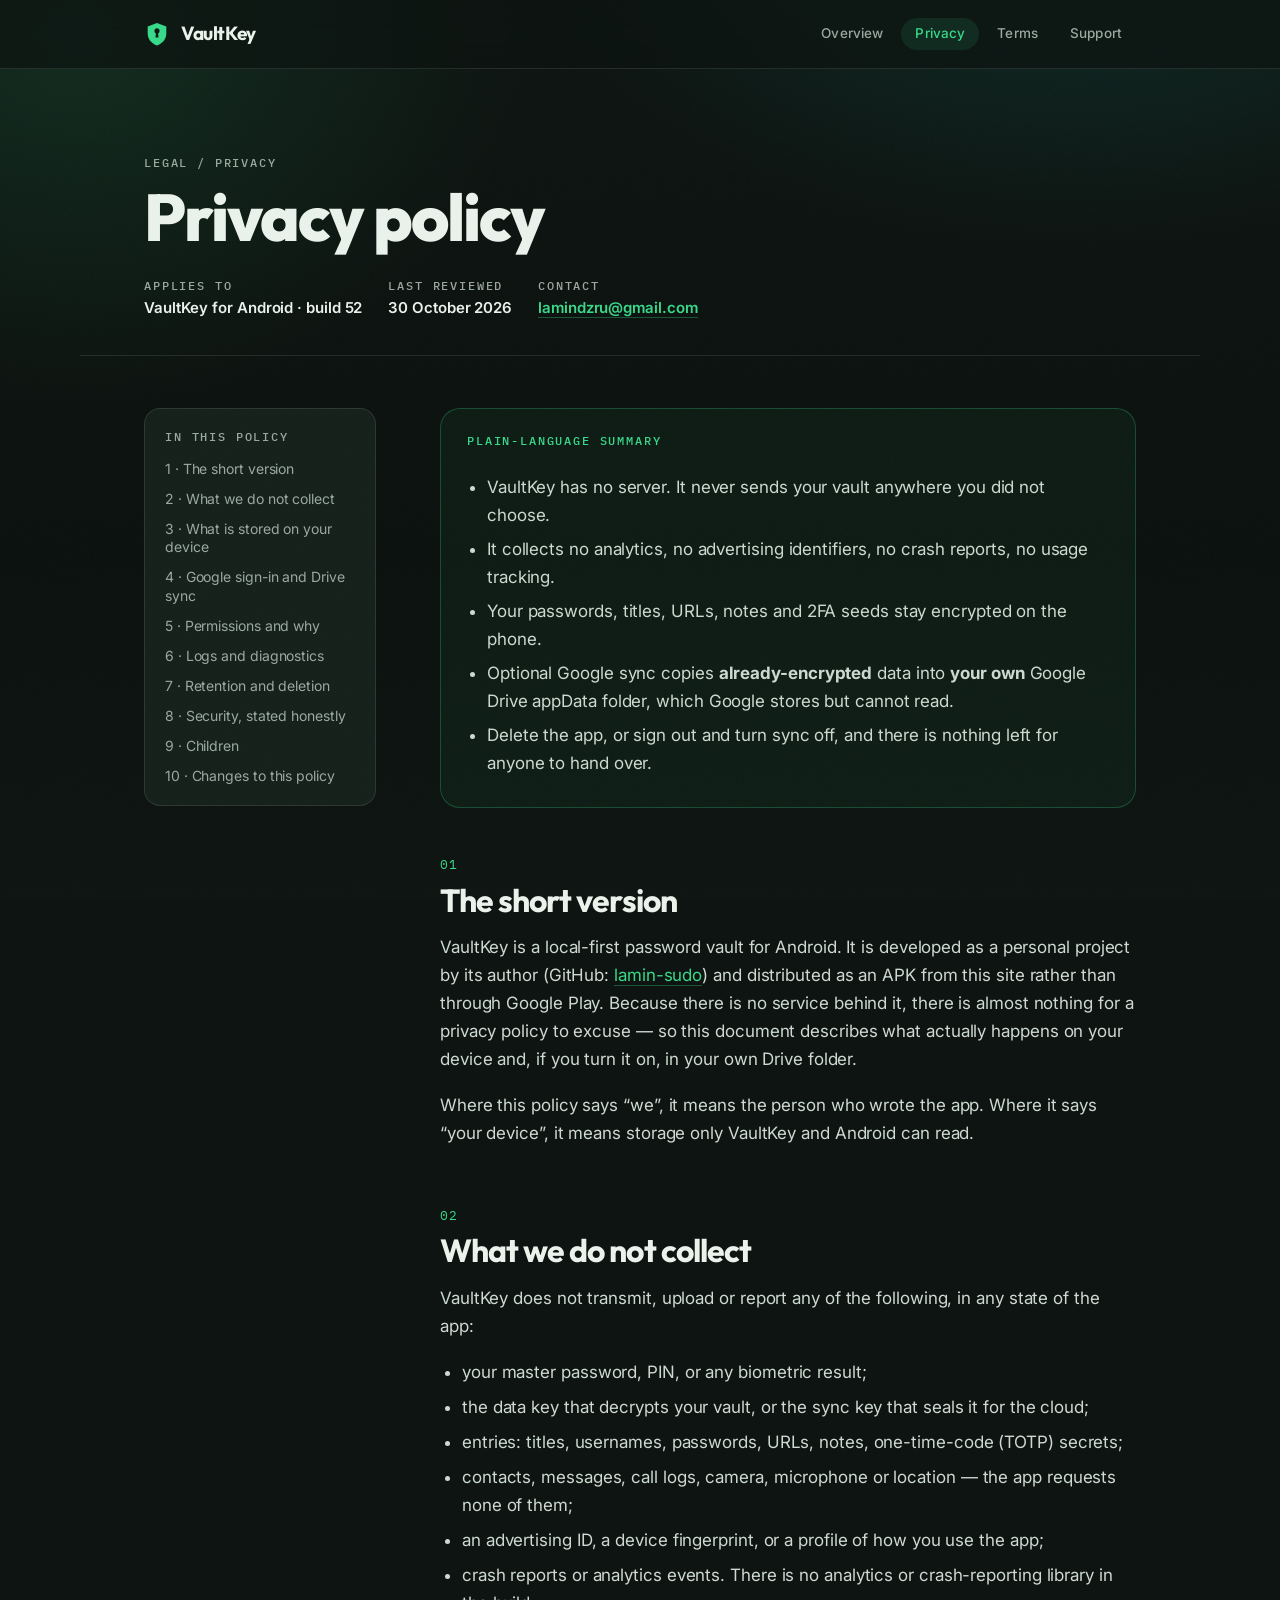
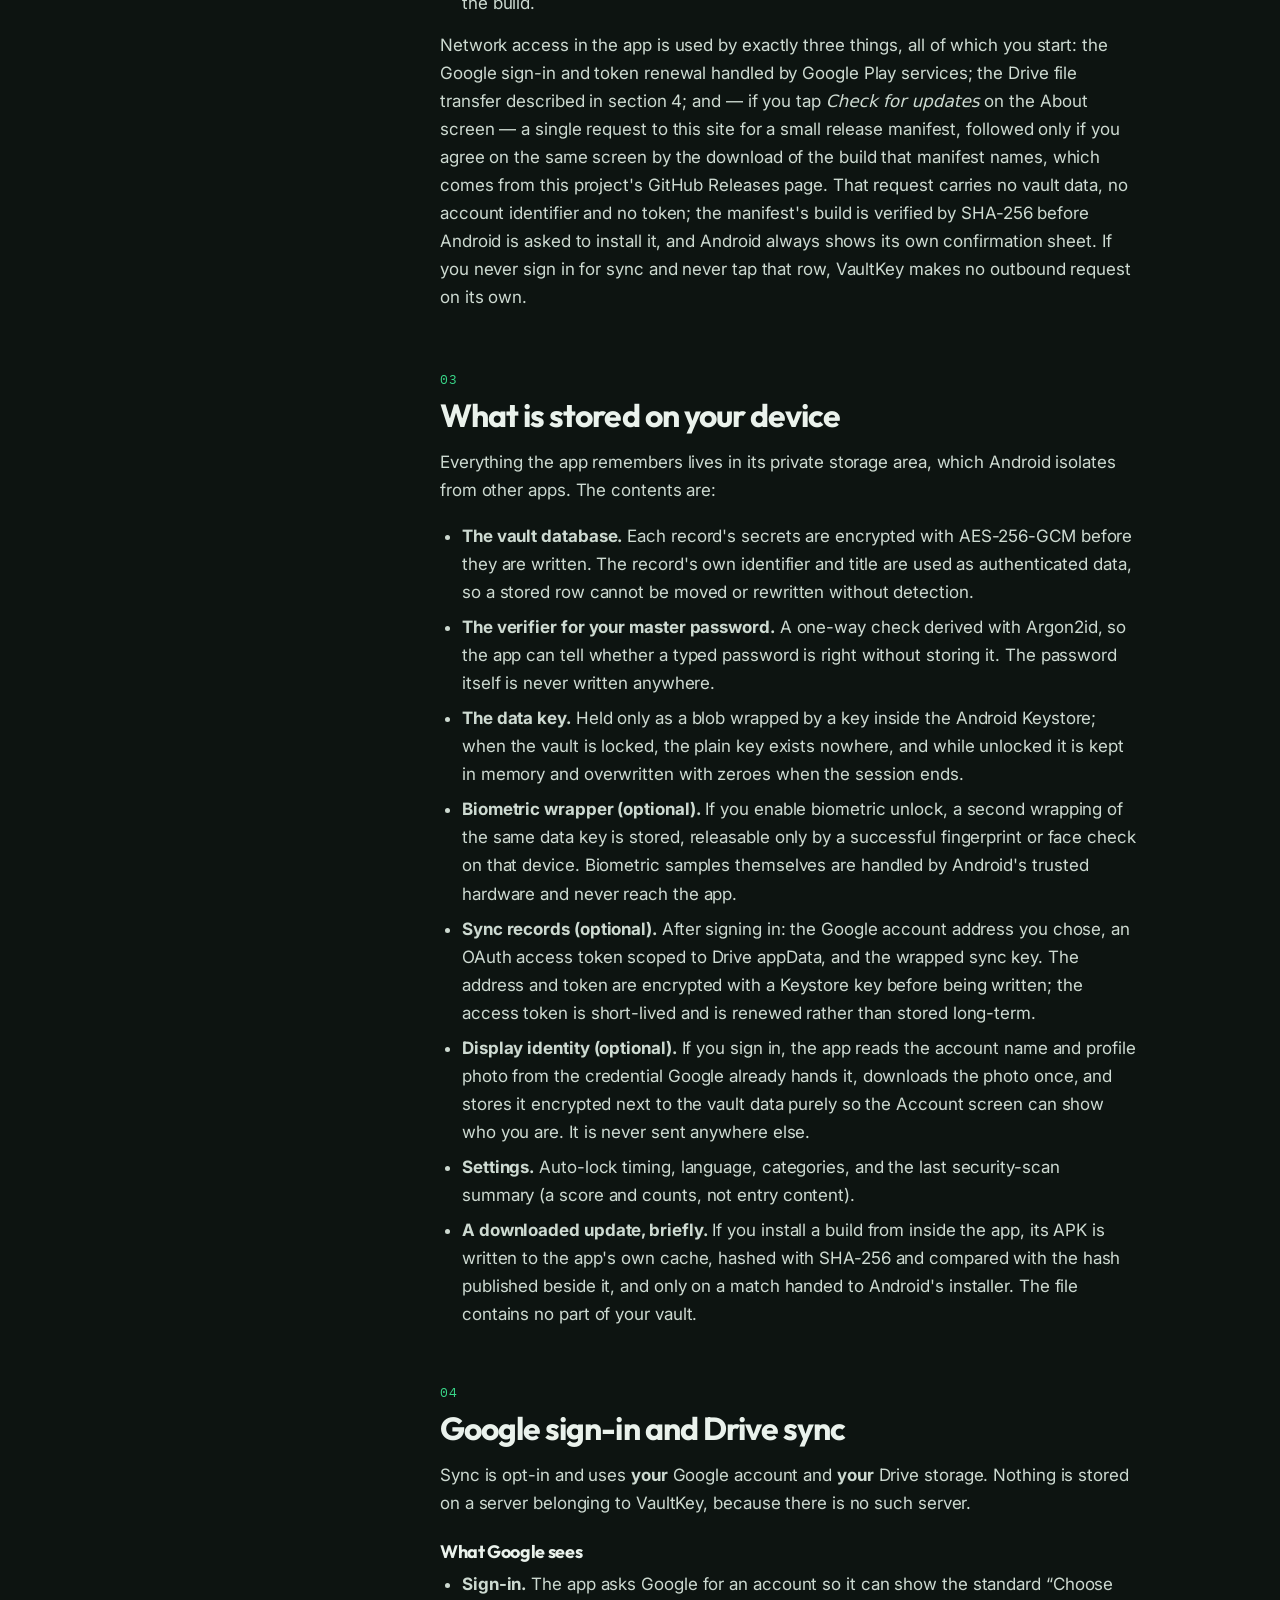
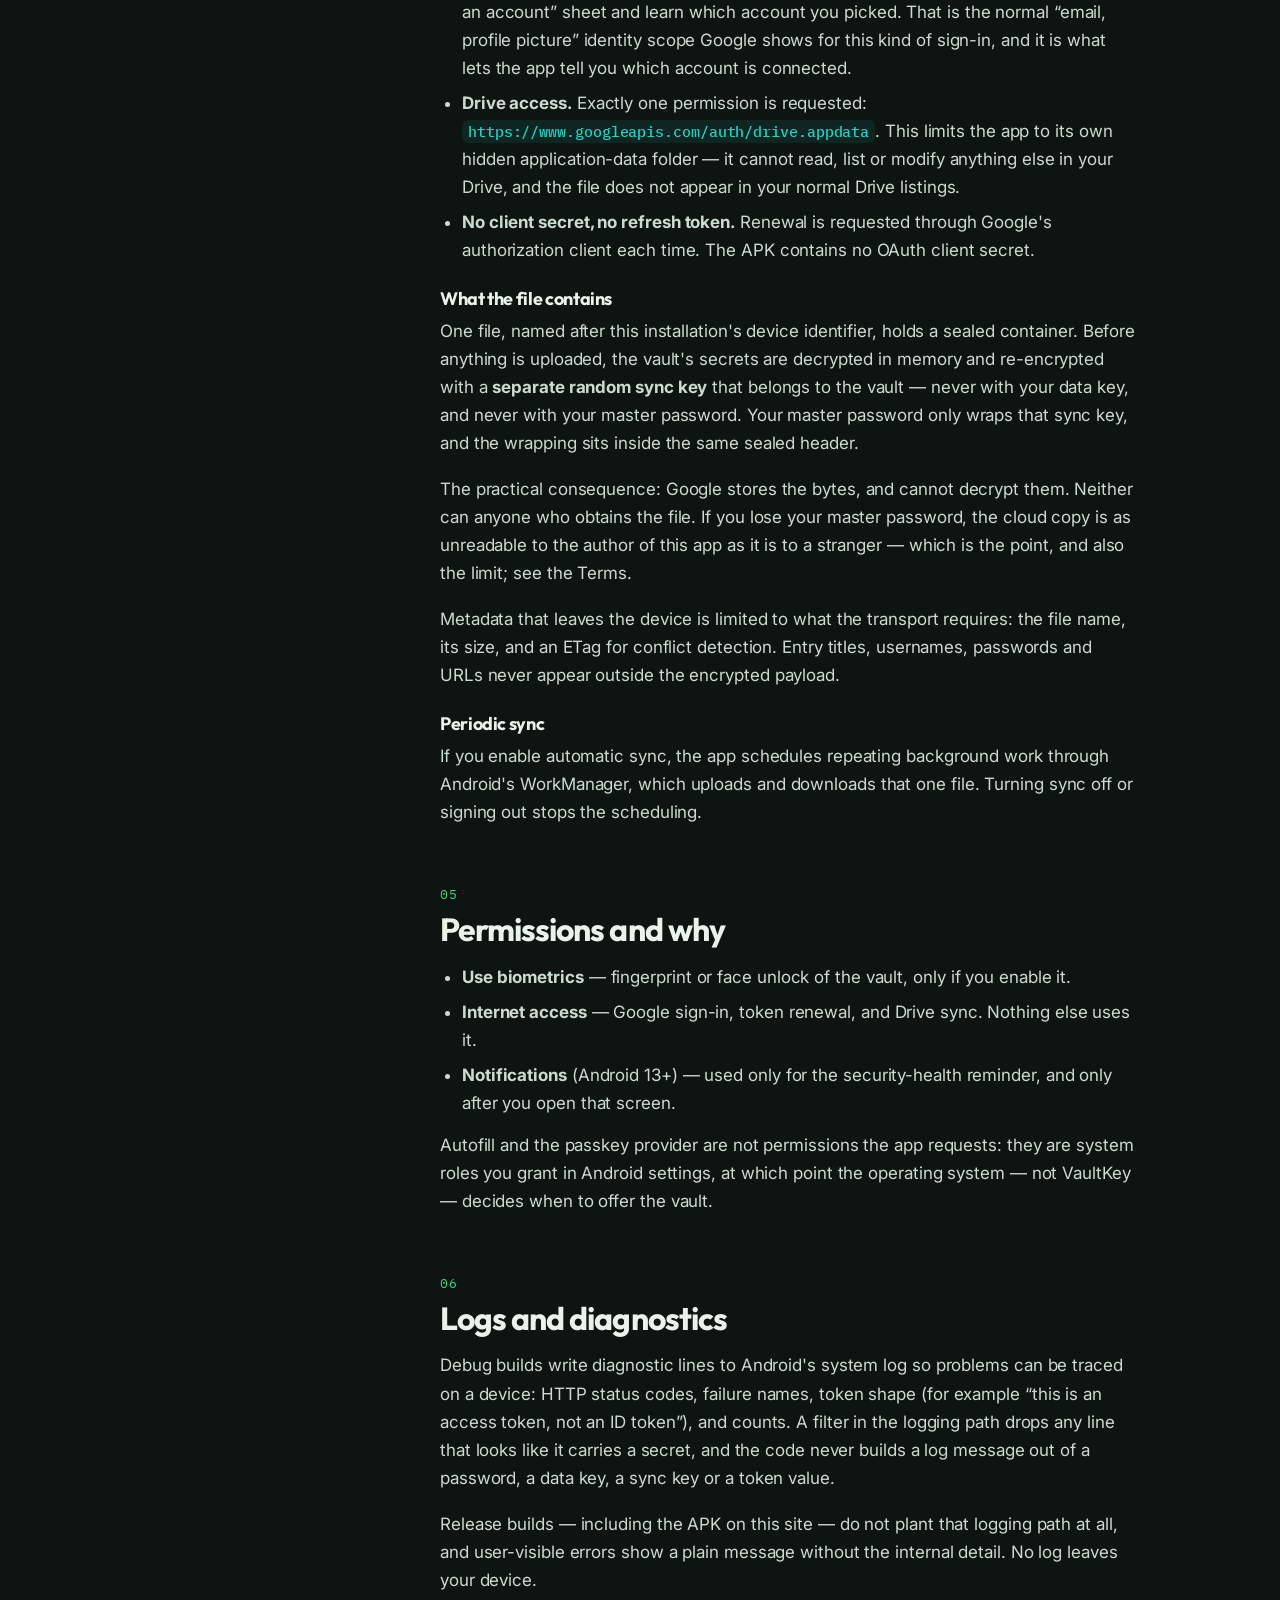
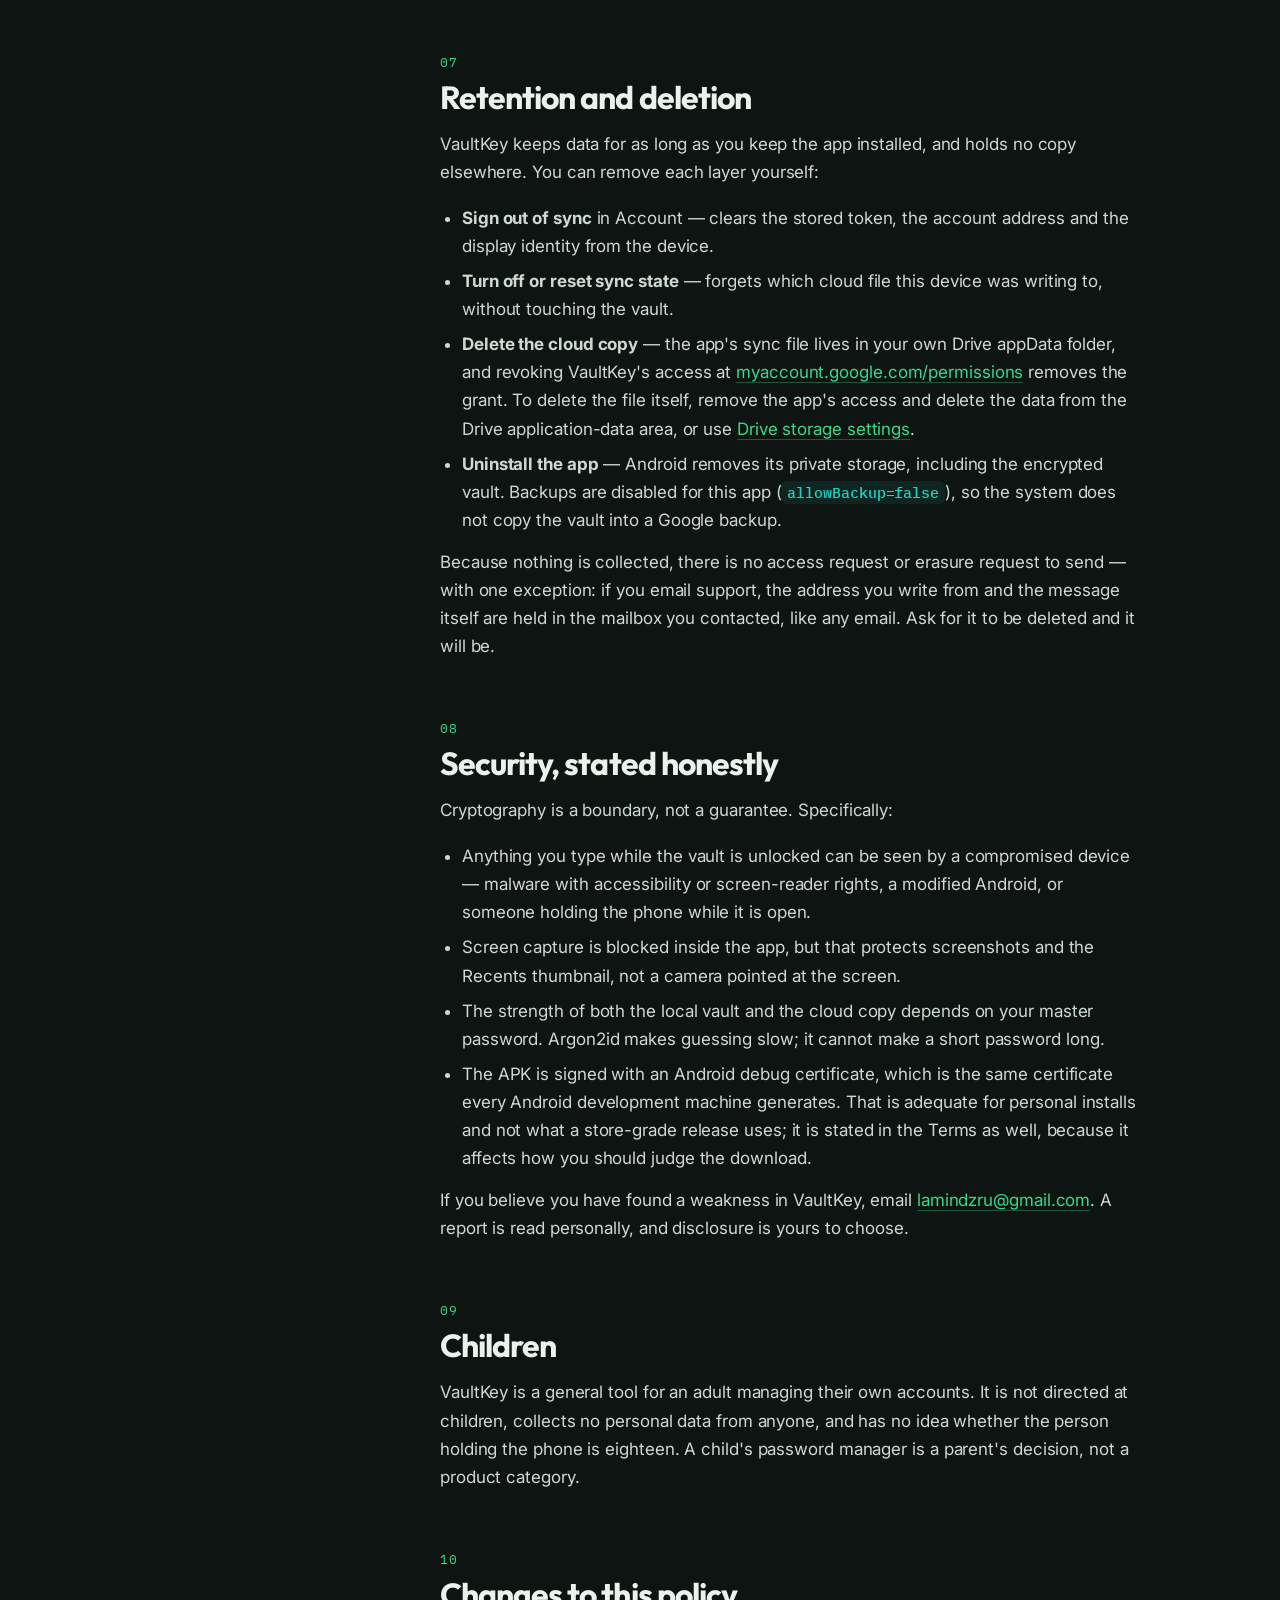
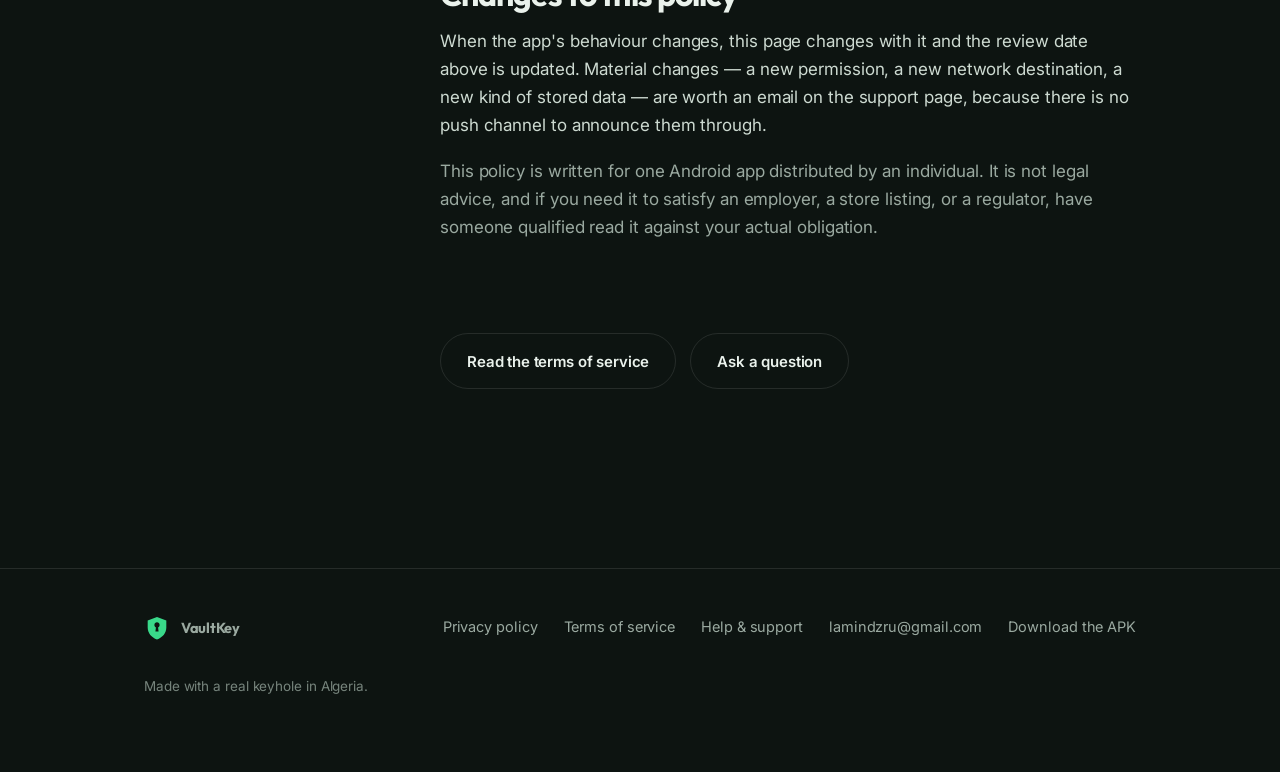
==== commit 08e26e44: "Serve v55 and publish the release manifest The four pages now point at the v55 release asset, the he" ====
--- a/privacy.html
+++ b/privacy.html
@@ -36,7 +36,7 @@
     <h1>Privacy policy</h1>
     <div class="meta">
       <div><span class="mono">applies to</span><b>VaultKey for Android · build 52</b></div>
-      <div><span class="mono">last reviewed</span><b>14 October 2026</b></div>
+      <div><span class="mono">last reviewed</span><b>30 October 2026</b></div>
       <div><span class="mono">contact</span><b><a href="mailto:lamindzru@gmail.com">lamindzru@gmail.com</a></b></div>
     </div>
   </div>
@@ -88,7 +88,7 @@
           <li>an advertising ID, a device fingerprint, or a profile of how you use the app;</li>
           <li>crash reports or analytics events. There is no analytics or crash-reporting library in the build.</li>
         </ul>
-        <p>Network access in the app is used by exactly two things, both of which you start: the Google sign-in and token renewal handled by Google Play services, and the Drive file transfer described in section 4. If you never sign in for sync, VaultKey makes no outbound request on its own.</p>
+        <p>Network access in the app is used by exactly three things, all of which you start: the Google sign-in and token renewal handled by Google Play services; the Drive file transfer described in section 4; and — if you tap <em>Check for updates</em> on the About screen — a single request to this site for a small release manifest, followed only if you agree on the same screen by the download of the build that manifest names, which comes from this project's GitHub Releases page. That request carries no vault data, no account identifier and no token; the manifest's build is verified by SHA-256 before Android is asked to install it, and Android always shows its own confirmation sheet. If you never sign in for sync and never tap that row, VaultKey makes no outbound request on its own.</p>
       </section>
 
       <section id="s3">
@@ -103,6 +103,7 @@
           <li><strong>Sync records (optional).</strong> After signing in: the Google account address you chose, an OAuth access token scoped to Drive appData, and the wrapped sync key. The address and token are encrypted with a Keystore key before being written; the access token is short-lived and is renewed rather than stored long-term.</li>
           <li><strong>Display identity (optional).</strong> If you sign in, the app reads the account name and profile photo from the credential Google already hands it, downloads the photo once, and stores it encrypted next to the vault data purely so the Account screen can show who you are. It is never sent anywhere else.</li>
           <li><strong>Settings.</strong> Auto-lock timing, language, categories, and the last security-scan summary (a score and counts, not entry content).</li>
+          <li><strong>A downloaded update, briefly.</strong> If you install a build from inside the app, its APK is written to the app's own cache, hashed with SHA-256 and compared with the hash published beside it, and only on a match handed to Android's installer. The file contains no part of your vault.</li>
         </ul>
       </section>
 
@@ -205,7 +206,7 @@
         <a href="terms.html">Terms of service</a>
         <a href="support.html">Help &amp; support</a>
         <a href="mailto:lamindzru@gmail.com">lamindzru@gmail.com</a>
-        <a href="VaultKey-v52.apk" download>Download the APK</a>
+        <a href="https://github.com/lamin-sudo/vaultkey-site/releases/download/v55/VaultKey-v55.apk" download>Download the APK</a>
       </div>
     </div>
   </div>
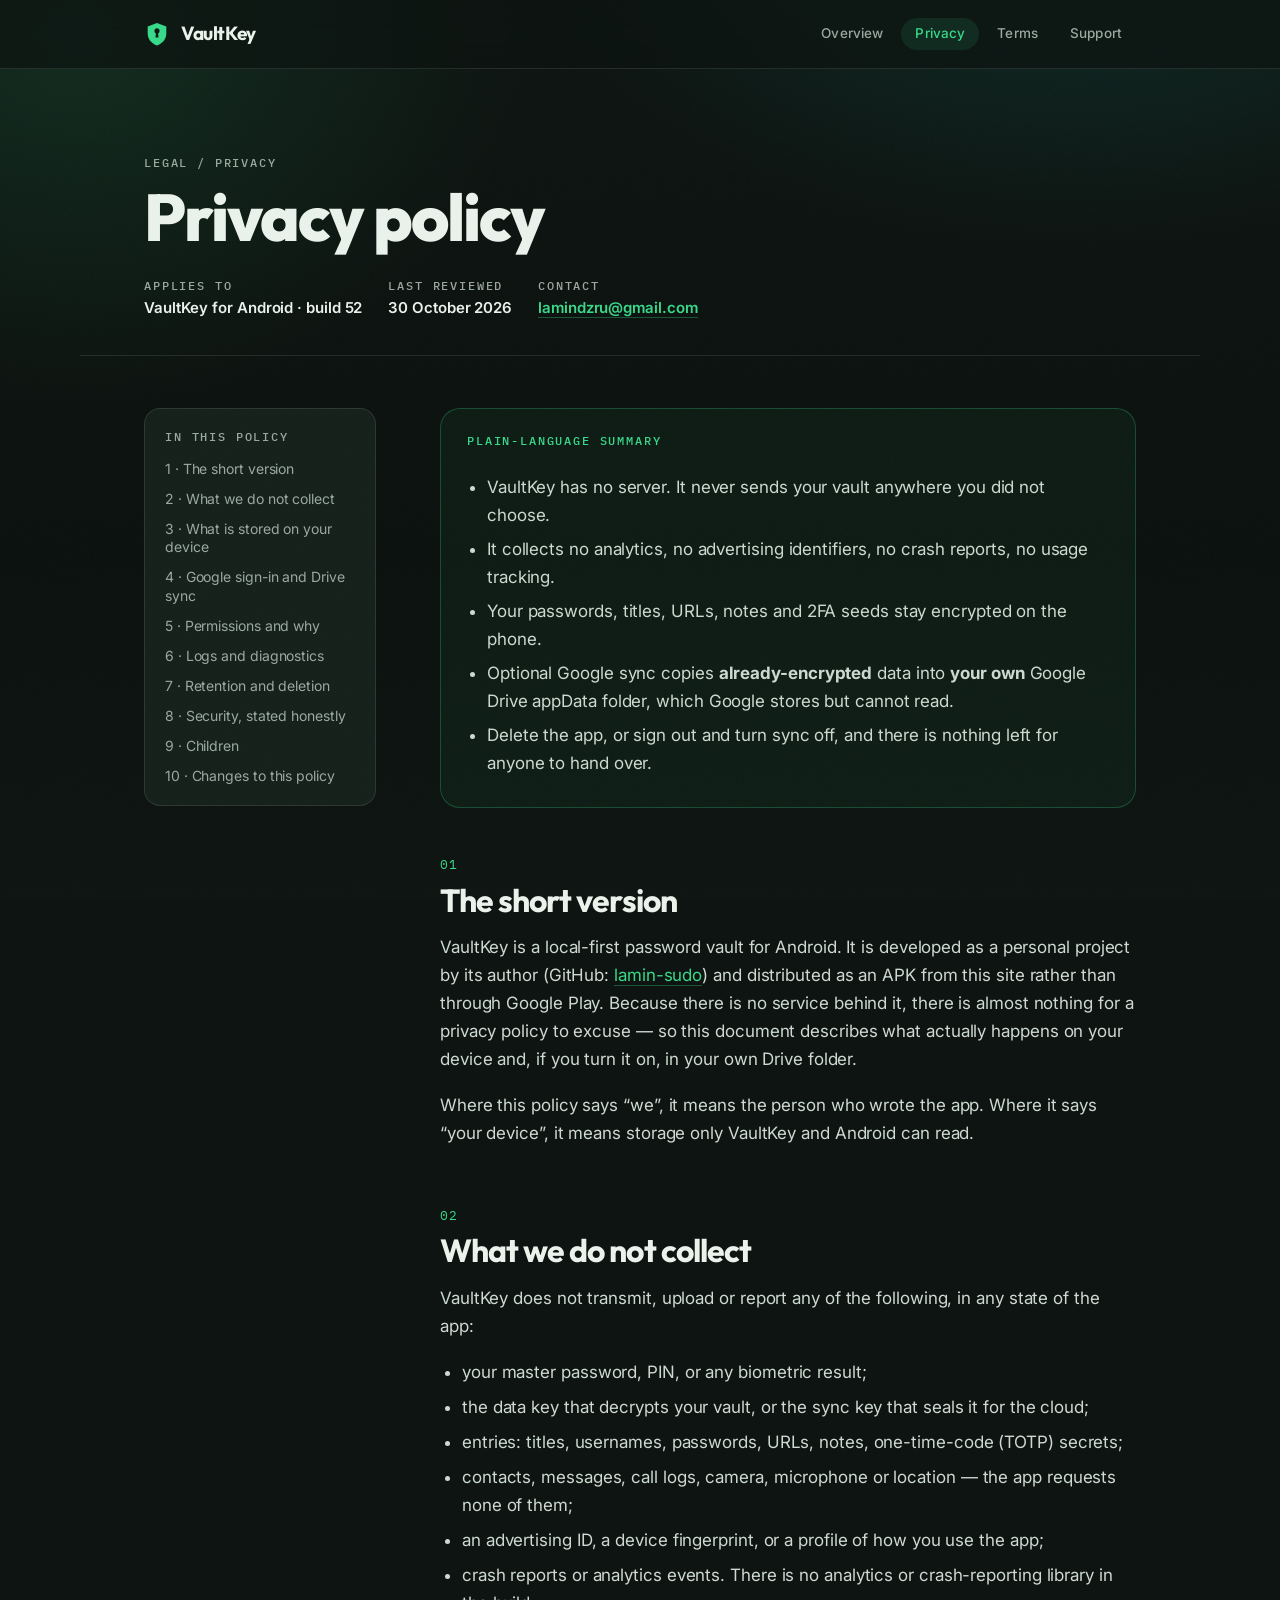
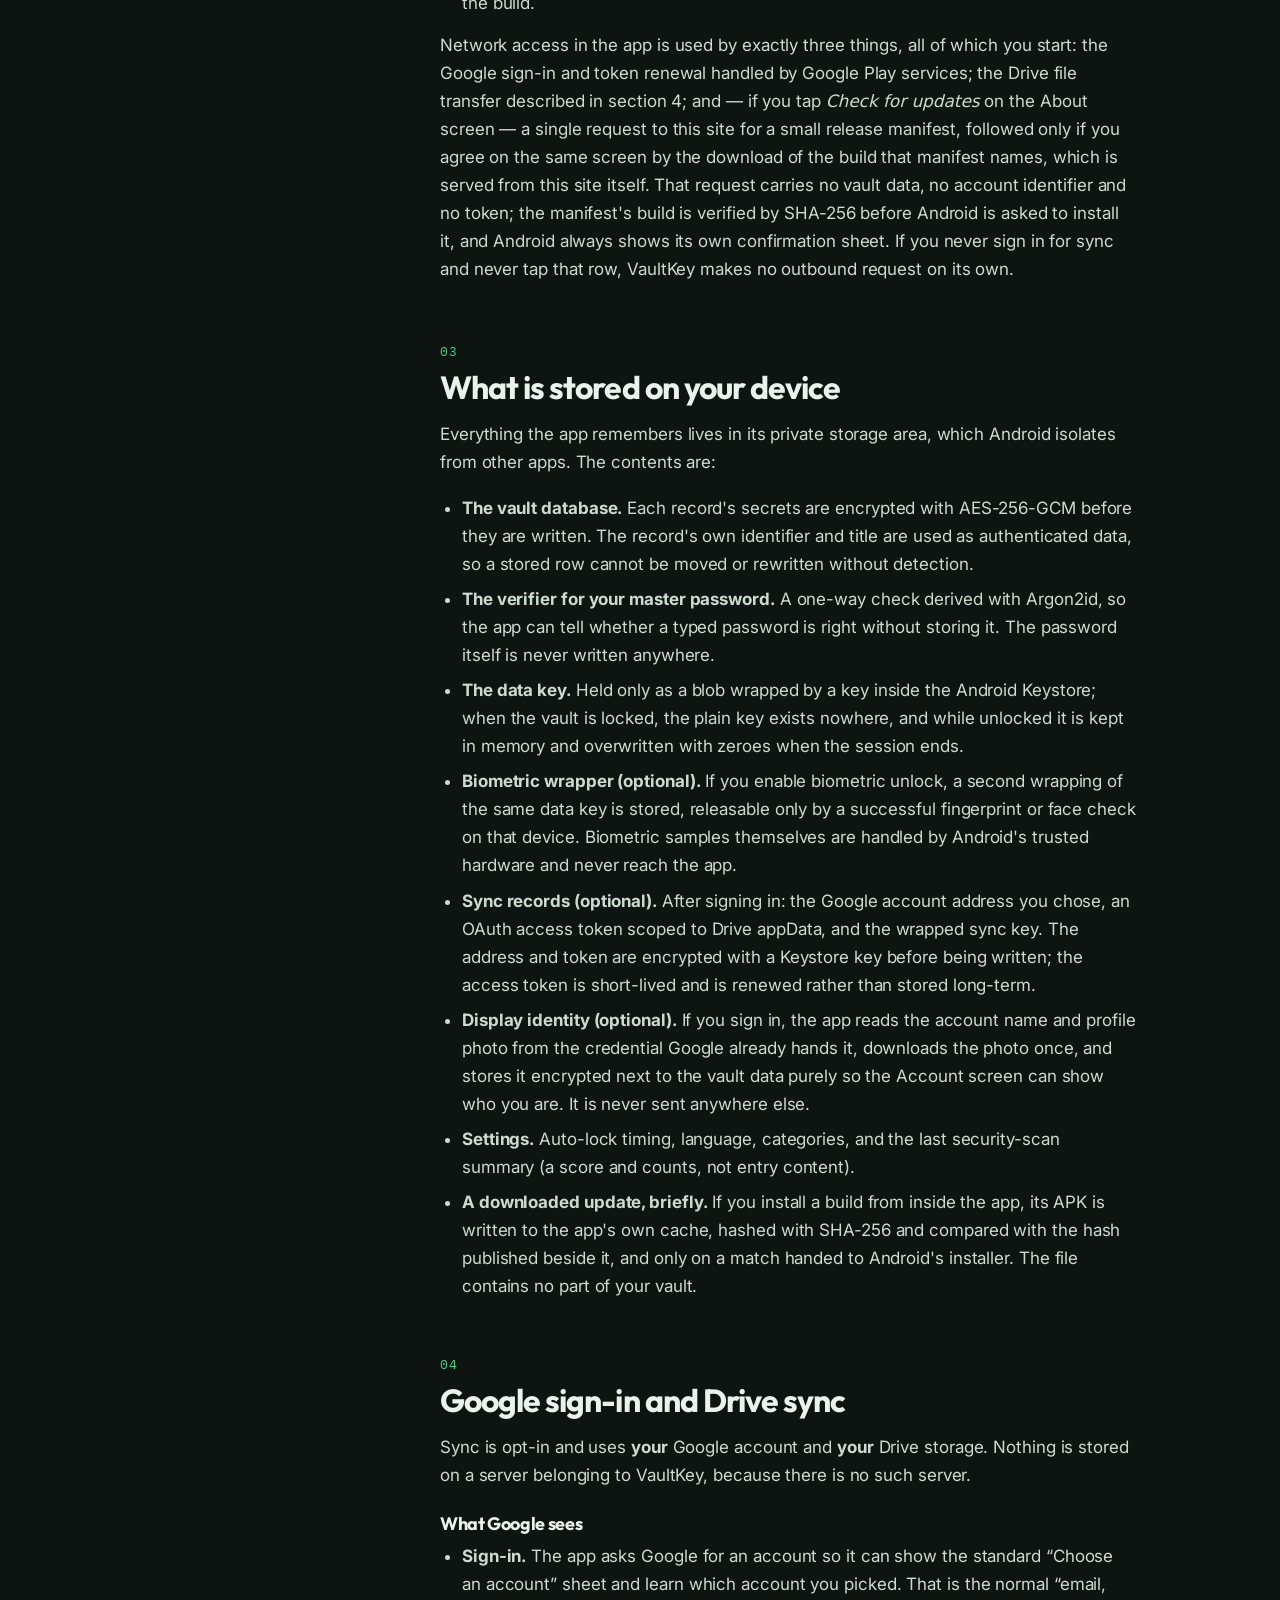
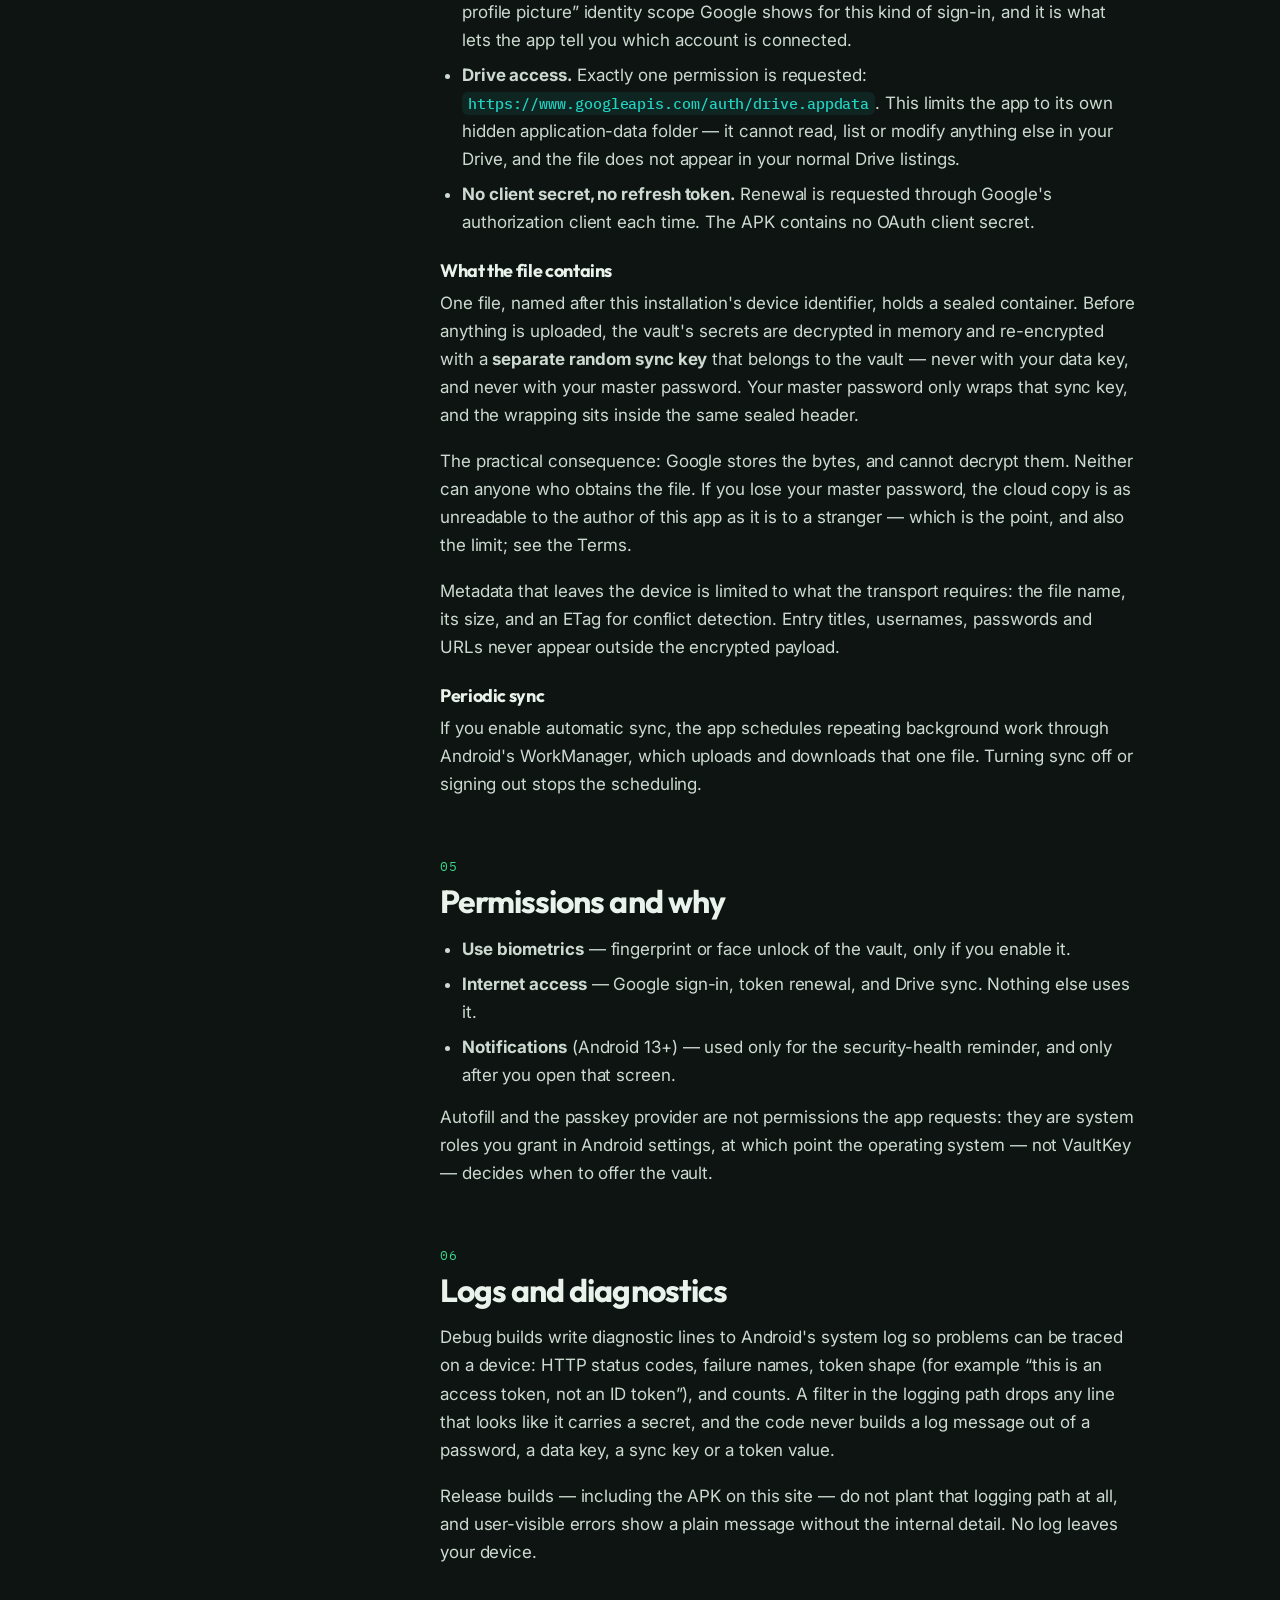
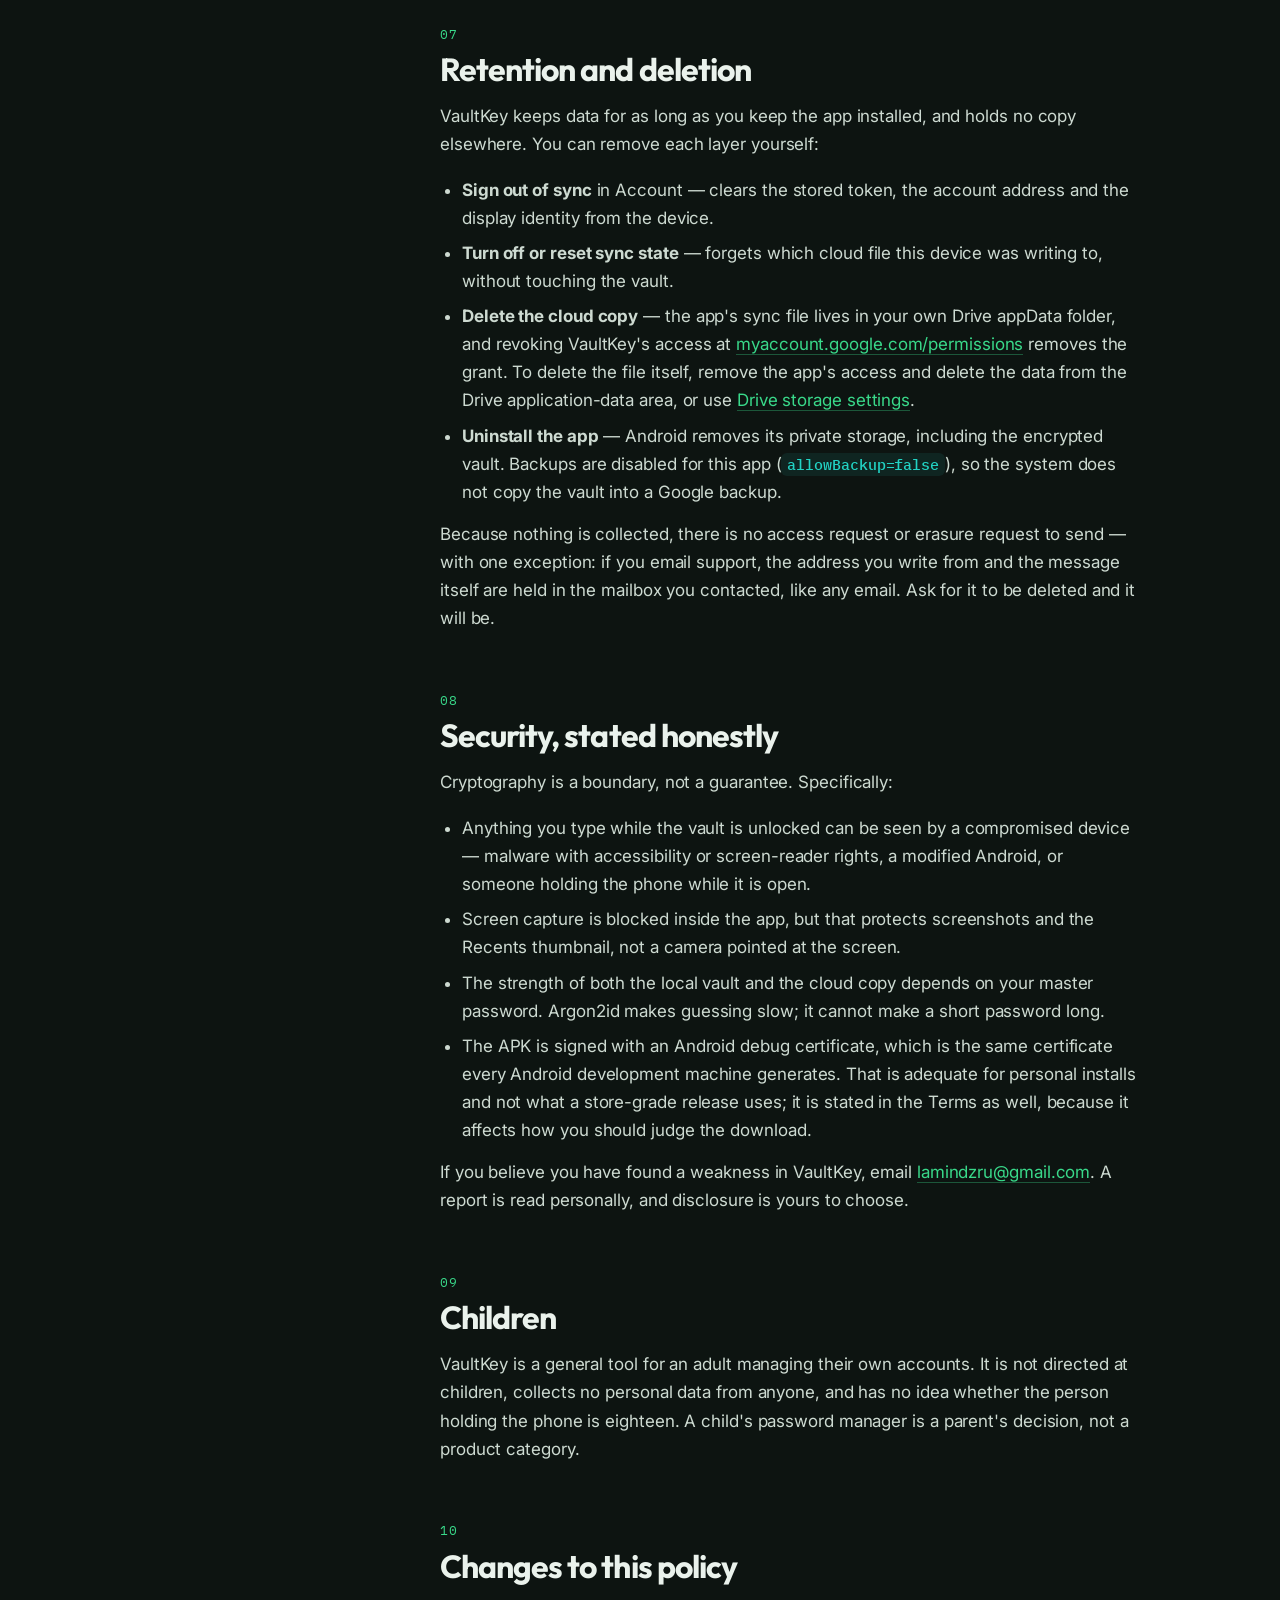
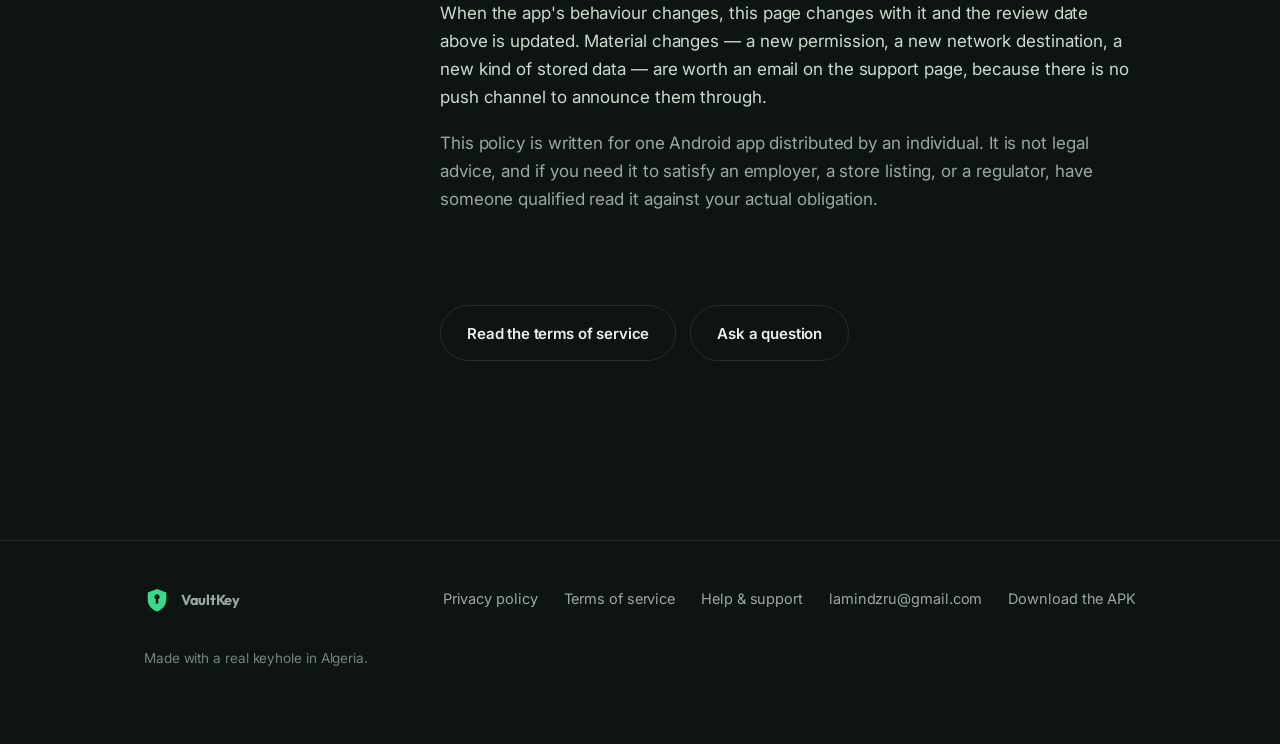
==== commit 62b211fa: "Serve the APK from the site itself again On a phone browser the release link opened a blank page bef" ====
--- a/privacy.html
+++ b/privacy.html
@@ -88,7 +88,7 @@
           <li>an advertising ID, a device fingerprint, or a profile of how you use the app;</li>
           <li>crash reports or analytics events. There is no analytics or crash-reporting library in the build.</li>
         </ul>
-        <p>Network access in the app is used by exactly three things, all of which you start: the Google sign-in and token renewal handled by Google Play services; the Drive file transfer described in section 4; and — if you tap <em>Check for updates</em> on the About screen — a single request to this site for a small release manifest, followed only if you agree on the same screen by the download of the build that manifest names, which comes from this project's GitHub Releases page. That request carries no vault data, no account identifier and no token; the manifest's build is verified by SHA-256 before Android is asked to install it, and Android always shows its own confirmation sheet. If you never sign in for sync and never tap that row, VaultKey makes no outbound request on its own.</p>
+        <p>Network access in the app is used by exactly three things, all of which you start: the Google sign-in and token renewal handled by Google Play services; the Drive file transfer described in section 4; and — if you tap <em>Check for updates</em> on the About screen — a single request to this site for a small release manifest, followed only if you agree on the same screen by the download of the build that manifest names, which is served from this site itself. That request carries no vault data, no account identifier and no token; the manifest's build is verified by SHA-256 before Android is asked to install it, and Android always shows its own confirmation sheet. If you never sign in for sync and never tap that row, VaultKey makes no outbound request on its own.</p>
       </section>
 
       <section id="s3">
@@ -206,7 +206,7 @@
         <a href="terms.html">Terms of service</a>
         <a href="support.html">Help &amp; support</a>
         <a href="mailto:lamindzru@gmail.com">lamindzru@gmail.com</a>
-        <a href="https://github.com/lamin-sudo/vaultkey-site/releases/download/v55/VaultKey-v55.apk" download>Download the APK</a>
+        <a href="VaultKey-v55.apk" download>Download the APK</a>
       </div>
     </div>
   </div>
